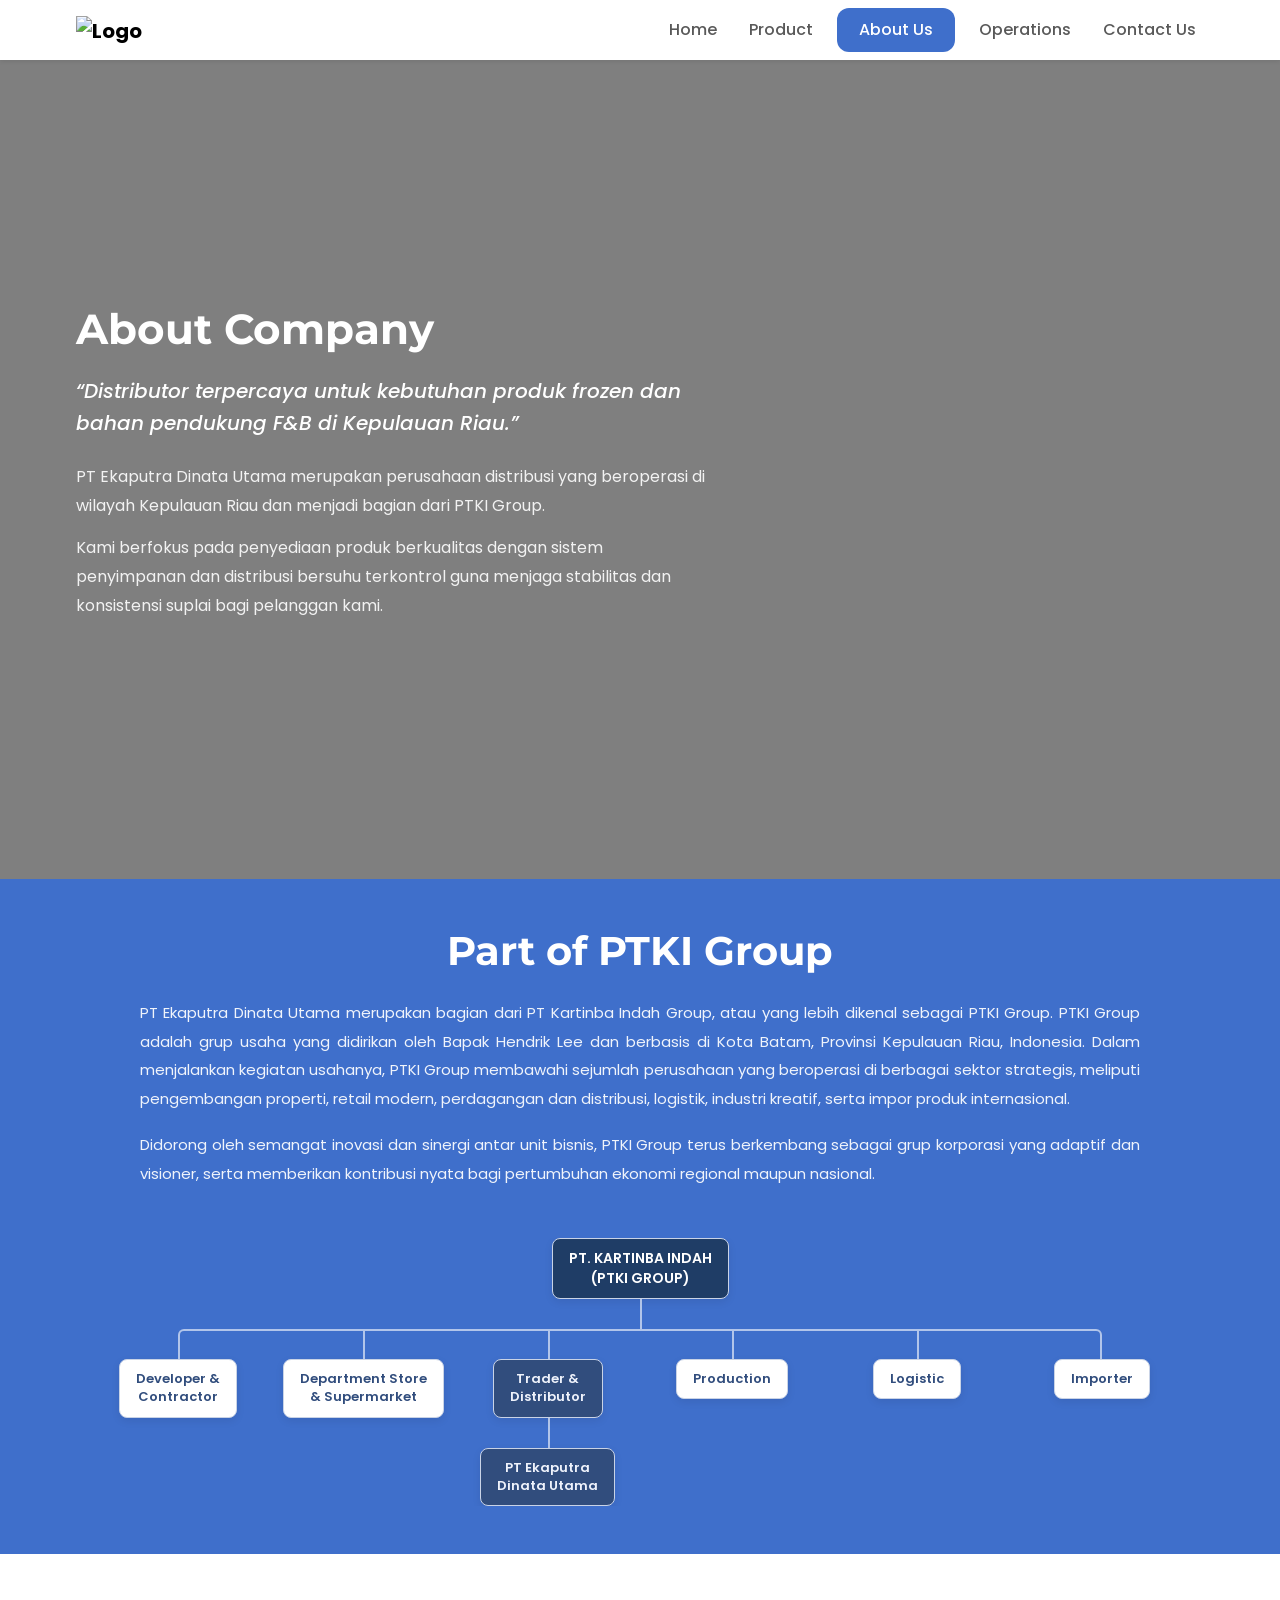
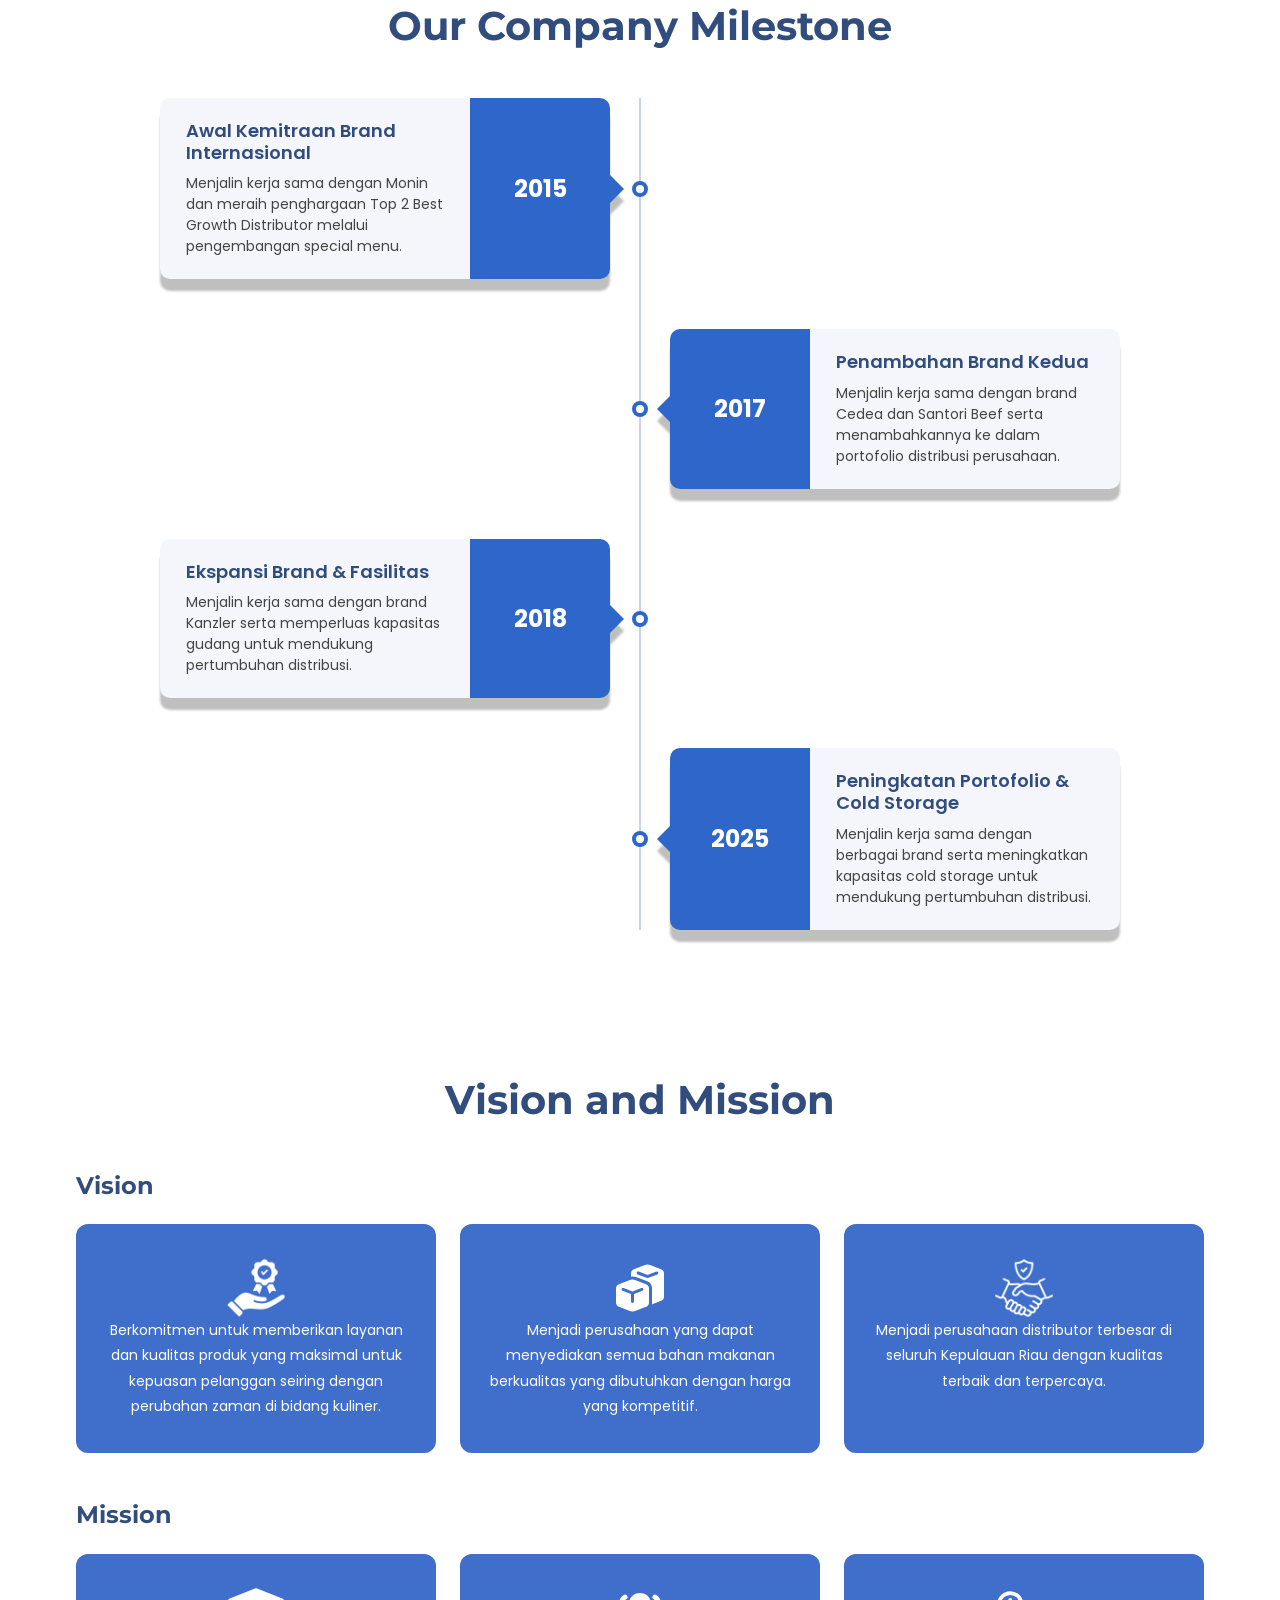
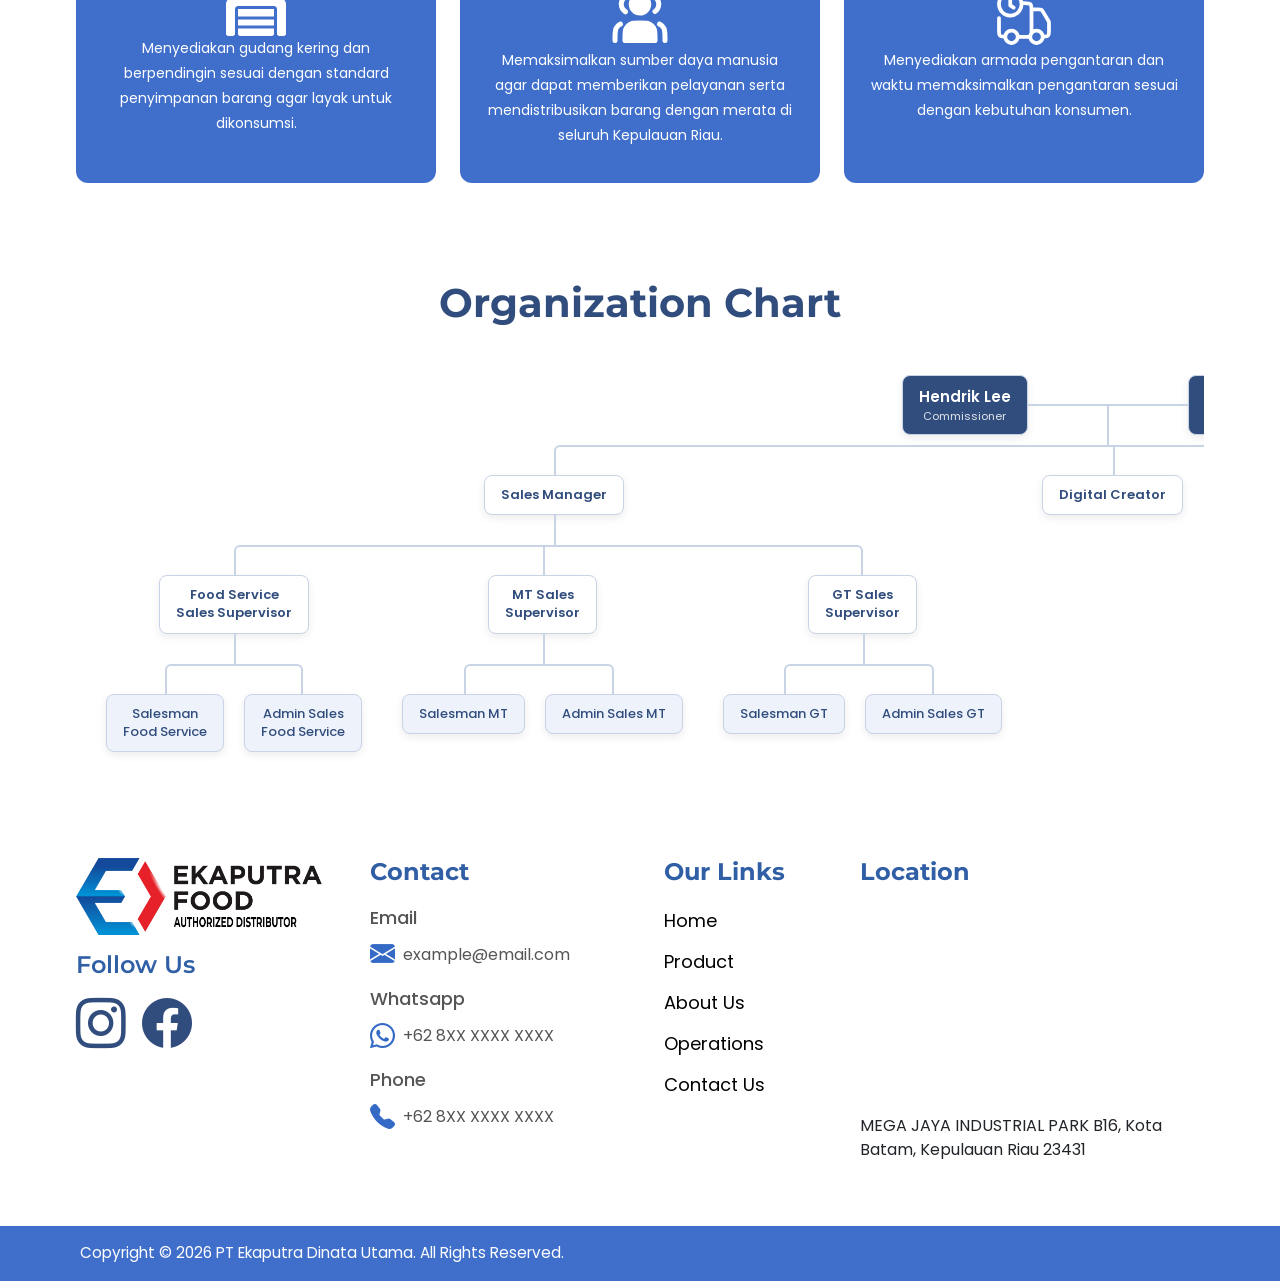
==== about.html @ 5d38f11d "update image to webp" ====
<!DOCTYPE html>
<html lang="en">

<head>
  <meta charset="UTF-8" />
  <meta name="viewport" content="width=device-width, initial-scale=1.0" />
  <title>Ekaputra Food | About Us</title>

  <!-- Bootstrap -->
  <link href="https://cdn.jsdelivr.net/npm/bootstrap@5.3.3/dist/css/bootstrap.min.css" rel="stylesheet" />

  <!-- Bootstrap Icons -->
  <link rel="stylesheet" href="https://cdn.jsdelivr.net/npm/bootstrap-icons@1.11.3/font/bootstrap-icons.min.css" />

  <!-- Google Fonts -->
  <link rel="preconnect" href="https://fonts.googleapis.com">
  <link rel="preconnect" href="https://fonts.gstatic.com" crossorigin>
  <link
    href="https://fonts.googleapis.com/css2?family=Montserrat:wght@400;500;600;700&family=Poppins:wght@300;400;500;600;700&display=swap"
    rel="stylesheet">

  <link rel="stylesheet" href="style.css" />
</head>

<body>
  <!-- NAVBAR -->
  <nav class="navbar navbar-expand-lg navbar-light bg-white shadow-sm sticky-top">
    <div class="container">
      <a class="navbar-brand fw-bold" href="#">
        <img src="asset/output-onlinewebptools (1).webp" alt="Logo" class="img-fluid" />
      </a>

      <button class="navbar-toggler" type="button" data-bs-toggle="collapse" data-bs-target="#navbarNav">
        <span class="navbar-toggler-icon"></span>
      </button>

      <div class="collapse navbar-collapse justify-content-end" id="navbarNav">
        <ul class="navbar-nav align-items-lg-center gap-lg-3">
          <li class="nav-item">
            <a class="nav-link " href="index.html">Home</a>
          </li>
          <li class="nav-item">
            <a class="nav-link " href="product.html">Product</a>
          </li>
          <li class="nav-item">
            <a class="nav-link active nav-pill" href="about.html">About Us</a>
          </li>
          <li class="nav-item">
            <a class="nav-link" href="operations.html">Operations</a>
          </li>
          <li class="nav-item">
            <a class="nav-link" href="contact.html">Contact Us</a>
          </li>
        </ul>
      </div>
    </div>
  </nav>



  <!-- HERO -->
  <section class="about-hero">
    <div class="about-hero-overlay">
      <div class="container">
        <h1 class="reveal">About Company</h1>
        <p class="about-hero-quote reveal">
          &ldquo;Distributor terpercaya untuk kebutuhan produk frozen dan
          bahan pendukung F&amp;B di Kepulauan Riau.&rdquo;
        </p>
        <p class="about-hero-text reveal">
          PT Ekaputra Dinata Utama merupakan perusahaan distribusi yang
          beroperasi di wilayah Kepulauan Riau dan menjadi bagian dari
          PTKI Group.
        </p>
        <p class="about-hero-text reveal">
          Kami berfokus pada penyediaan produk berkualitas dengan sistem
          penyimpanan dan distribusi bersuhu terkontrol guna menjaga
          stabilitas dan konsistensi suplai bagi pelanggan kami.
        </p>
      </div>
    </div>
  </section>


  <!-- PART OF PTKI GROUP -->
  <section class="ptki-section py-5">
    <div class="container">
      <h2 class="section-title text-white text-lg-center mb-4 reveal">Part of PTKI Group</h2>

      <p class="ptki-text reveal">
        PT Ekaputra Dinata Utama merupakan bagian dari PT Kartinba Indah
        Group, atau yang lebih dikenal sebagai PTKI Group. PTKI Group
        adalah grup usaha yang didirikan oleh Bapak Hendrik Lee dan
        berbasis di Kota Batam, Provinsi Kepulauan Riau, Indonesia. Dalam
        menjalankan kegiatan usahanya, PTKI Group membawahi sejumlah
        perusahaan yang beroperasi di berbagai sektor strategis, meliputi
        pengembangan properti, retail modern, perdagangan dan distribusi,
        logistik, industri kreatif, serta impor produk internasional.
      </p>

      <p class="ptki-text reveal">
        Didorong oleh semangat inovasi dan sinergi antar unit bisnis,
        PTKI Group terus berkembang sebagai grup korporasi yang adaptif
        dan visioner, serta memberikan kontribusi nyata bagi pertumbuhan
        ekonomi regional maupun nasional.
      </p>

      <div class="ptki-tree-wrapper reveal">
        <ul class="org-tree ptki-tree">
          <li>
            <span class="org-box org-box-root">PT. KARTINBA INDAH<br>(PTKI GROUP)</span>
            <ul>
              <li><span class="org-box">Developer &amp;<br>Contractor</span></li>
              <li><span class="org-box">Department Store<br>&amp; Supermarket</span></li>
              <li>
                <span class="org-box org-box-highlight">Trader &amp;<br>Distributor</span>
                <ul>
                  <li><span class="org-box org-box-leaf-highlight">PT Ekaputra<br>Dinata Utama</span></li>
                </ul>
              </li>
              <li><span class="org-box">Production</span></li>
              <li><span class="org-box">Logistic</span></li>
              <li><span class="org-box">Importer</span></li>
            </ul>
          </li>
        </ul>
      </div>
    </div>
  </section>


  <!-- MILESTONE -->
  <section class="milestone-section py-5">
    <div class="container">
      <h2 class="section-title text-lg-center mb-5 reveal">Our Company Milestone</h2>
 
      <div class="milestone-timeline">
 
        <div class="milestone-item milestone-left reveal">
          <div class="milestone-block">
            <div class="milestone-card">
              <h5>Awal Kemitraan Brand Internasional</h5>
              <p>
                Menjalin kerja sama dengan Monin dan meraih penghargaan
                Top 2 Best Growth Distributor melalui pengembangan
                special menu.
              </p>
            </div>
            <div class="milestone-year">2015</div>
          </div>
          <div class="milestone-dot"></div>
        </div>
 
        <div class="milestone-item milestone-right reveal">
          <div class="milestone-block">
            <div class="milestone-year">2017</div>
            <div class="milestone-card">
              <h5>Penambahan Brand Kedua</h5>
              <p>
                Menjalin kerja sama dengan brand Cedea dan Santori Beef
                serta menambahkannya ke dalam portofolio distribusi
                perusahaan.
              </p>
            </div>
          </div>
          <div class="milestone-dot"></div>
        </div>
 
        <div class="milestone-item milestone-left reveal">
          <div class="milestone-block">
            <div class="milestone-card">
              <h5>Ekspansi Brand &amp; Fasilitas</h5>
              <p>
                Menjalin kerja sama dengan brand Kanzler serta memperluas
                kapasitas gudang untuk mendukung pertumbuhan distribusi.
              </p>
            </div>
            <div class="milestone-year">2018</div>
          </div>
          <div class="milestone-dot"></div>
        </div>
 
        <div class="milestone-item milestone-right reveal">
          <div class="milestone-block">
            <div class="milestone-year">2025</div>
            <div class="milestone-card">
              <h5>Peningkatan Portofolio &amp; Cold Storage</h5>
              <p>
                Menjalin kerja sama dengan berbagai brand serta
                meningkatkan kapasitas cold storage untuk mendukung
                pertumbuhan distribusi.
              </p>
            </div>
          </div>
          <div class="milestone-dot"></div>
        </div>
 
      </div>
    </div>
  </section>
  <!-- VISION & MISSION -->
  <section class="vm-section py-5">
    <div class="container">
      <h2 class="section-title text-lg-center mb-5 reveal">Vision and Mission</h2>

      <h4 class="vm-subtitle reveal">Vision</h4>
      <div class="row g-4 mb-5">
        <div class="col-md-4 reveal">
          <div class="vm-card">
            <i>
              <img src="asset/quality (1).webp"  alt="">
            </i>
            <p>
              Berkomitmen untuk memberikan layanan dan kualitas produk
              yang maksimal untuk kepuasan pelanggan seiring dengan
              perubahan zaman di bidang kuliner.
            </p>
          </div>
        </div>
        <div class="col-md-4 reveal">
          <div class="vm-card">
            <i >
              <img src="asset/fluent_box-multiple-20-filled.svg"  alt="">
            </i>
            <p>
              Menjadi perusahaan yang dapat menyediakan semua bahan
              makanan berkualitas yang dibutuhkan dengan harga yang
              kompetitif.
            </p>
          </div>
        </div>
        <div class="col-md-4 reveal">
          <div class="vm-card">
            <i>
              <img src="asset/trust.webp" alt="">
            </i>
            <p>
              Menjadi perusahaan distributor terbesar di seluruh
              Kepulauan Riau dengan kualitas terbaik dan terpercaya.
            </p>
          </div>
        </div>
      </div>

      <h4 class="vm-subtitle reveal">Mission</h4>
      <div class="row g-4">
        <div class="col-md-4 reveal">
          <div class="vm-card">
            <i>
              <img src="asset/fa6-solid_warehouse.svg"  alt="">
            </i>
            <p>
              Menyediakan gudang kering dan berpendingin sesuai dengan
              standard penyimpanan barang agar layak untuk dikonsumsi.
            </p>
          </div>
        </div>
        <div class="col-md-4 reveal">
          <div class="vm-card">
            <i>
              <img src="asset/icon-park-solid_peoples-two.svg" alt="">
            </i>
            <p>
              Memaksimalkan sumber daya manusia agar dapat memberikan
              pelayanan serta mendistribusikan barang dengan merata di
              seluruh Kepulauan Riau.
            </p>
          </div>
        </div>
        <div class="col-md-4 reveal">
          <div class="vm-card">
            <i>
              <img src="asset/hugeicons_delivery-delay-02.svg" alt="">
            </i>
            <p>
              Menyediakan armada pengantaran dan waktu memaksimalkan
              pengantaran sesuai dengan kebutuhan konsumen.
            </p>
          </div>
        </div>
      </div>
    </div>
  </section>


 <!-- ORGANIZATION CHART -->
  <section class="orgchart-section py-5">
    <div class="container">
      <h2 class="section-title text-lg-center mb-5 reveal">Organization Chart</h2>
 
      <div class="orgchart-scroll reveal">
        <div class="orgchart-inner">
 
        <div class="exec-top">
          <span class="org-box org-box-exec">Hendrik Lee<br><small>Commissioner</small></span>
          <span class="exec-connector"></span>
          <span class="org-box org-box-exec">Johan Andradinata<br><small>Director</small></span>
        </div>
 
        <ul class="org-tree exec-tree">
          <li>
            <span class="org-box">Sales Manager</span>
            <ul>
              <li>
                <span class="org-box">Food Service<br>Sales Supervisor</span>
                <ul>
                  <li><span class="org-box org-box-leaf">Salesman<br>Food Service</span></li>
                  <li><span class="org-box org-box-leaf">Admin Sales<br>Food Service</span></li>
                </ul>
              </li>
              <li>
                <span class="org-box">MT Sales<br>Supervisor</span>
                <ul>
                  <li><span class="org-box org-box-leaf">Salesman MT</span></li>
                  <li><span class="org-box org-box-leaf">Admin Sales MT</span></li>
                </ul>
              </li>
              <li>
                <span class="org-box">GT Sales<br>Supervisor</span>
                <ul>
                  <li><span class="org-box org-box-leaf">Salesman GT</span></li>
                  <li><span class="org-box org-box-leaf">Admin Sales GT</span></li>
                </ul>
              </li>
            </ul>
          </li>
 
          <li>
            <span class="org-box">Digital Creator</span>
          </li>
 
          <li>
            <span class="org-box">Accountant</span>
            <ul>
              <li>
                <span class="org-box">Account Payable</span>
                <ul>
                  <li><span class="org-box org-box-leaf">Procurement</span></li>
                </ul>
              </li>
              <li>
                <span class="org-box">Account Receivable<br>Food Service</span>
              </li>
              <li>
                <span class="org-box">Account Receivable<br>GT &amp; MT</span>
              </li>
            </ul>
          </li>
 
          <li>
            <span class="org-box">Head Logistic</span>
            <ul>
              <li><span class="org-box org-box-leaf">Checker</span></li>
              <li><span class="org-box org-box-leaf">Driver</span></li>
              <li><span class="org-box org-box-leaf">Storeman</span></li>
              <li><span class="org-box org-box-leaf">Helper</span></li>
            </ul>
          </li>
        </ul>
        </div>
      </div>
    </div>
  </section>

  <!-- FOOTER -->
  <footer class="footer-section pt-5">
    <div class="container">

      <div class="row g-5">

        <div class="col-lg-3">
          <img src="asset/Logo Ekaputra Food.webp" alt="logo" class="img-fluid mb-3" />

          <h4 class="fw-semibold">Follow Us</h4>

          <div class="social-icons d-flex gap-3 ">
            <a href="#"><i class="bi bi-instagram"></i></a>
            <a href="#"><i class="bi bi-facebook"></i></a>
          </div>
        </div>

        <div class="col-lg-3">
          <h4 class="footer-title">Contact</h4>

          <ul class="footer-list">
            <div>
              <li>
                <h5>Email</h5>
                <div class="d-flex align-items-center">
                  <i class="bi bi-envelope-fill"></i>
                  <p class="mb-0 ms-2">example@email.com</p>
                </div>
              </li>
            </div>
            <div>
              <li>
                <h5>Whatsapp</h5>
                <div class="d-flex align-items-center">
                  <i class="bi bi-whatsapp"></i>
                  <p class="mb-0 ms-2">+62 8XX XXXX XXXX</p>
                </div>
              </li>
            </div>
            <div>
              <li>
                <h5>Phone</h5>
                <div class="d-flex align-items-center">
                  <i class="bi bi-telephone-fill"></i>
                  <p class="mb-0 ms-2">+62 8XX XXXX XXXX</p>
                </div>
              </li>
            </div>
          </ul>
        </div>

        <div class="col-lg-2">
          <h4 class="footer-title">Our Links</h4>

          <ul class="footer-list">
            <li><a href="index.html">Home</a></li>
            <li><a href="product.html">Product</a></li>
            <li><a href="about.html">About Us</a></li>
            <li><a href="operations.html">Operations</a></li>
            <li><a href="contact.html">Contact Us</a></li>
          </ul>
        </div>

        <div class="col-lg-4">
          <h4 class="footer-title">Location</h4>

          <iframe
            src="https://www.google.com/maps/embed?pb=!1m18!1m12!1m3!1d3989.068810246623!2d104.04586607472413!3d1.1105972988787605!2m3!1f0!2f0!3f0!3m2!1i1024!2i768!4f13.1!3m3!1m2!1s0x31d989d93dd2f73d%3A0x3ebdc79833f534a8!2sPT.%20Ekaputra%20Dinata%20Utama!5e0!3m2!1sid!2sid!4v1783997516476!5m2!1sid!2sid"
            width="100%" height="200" style="border:0;" allowfullscreen="" loading="lazy"
            referrerpolicy="strict-origin-when-cross-origin"></iframe>
          <p>
            MEGA JAYA INDUSTRIAL PARK B16,
            Kota Batam, Kepulauan Riau 23431
          </p>
        </div>

      </div>
    </div>

    <div class="copyright text-start mt-5  py-3">
      Copyright © 2026 PT Ekaputra Dinata Utama. All Rights Reserved.
    </div>
  </footer>


  <script src="https://cdn.jsdelivr.net/npm/bootstrap@5.3.3/dist/js/bootstrap.bundle.min.js"></script>
  <script src="script.js" defer></script>
</body>

</html>
---- style.css ----
*{
  margin: 0;
  padding: 0;
  box-sizing: border-box;
}
.container{
  margin-left: 4vw;
  margin-right: 4vw;
}
/* Heading Fonts */
h1,
h2,
h3,
h4 {
  font-family: 'Montserrat', sans-serif;
}

/* Body Fonts */
body,
p,
span,
a,
button,
li {
  font-family: 'Poppins', sans-serif;
}

h1 {
  font-size: 40px;
  font-weight: 700;
}

h2 {
  font-size: 40px;
  font-weight: 700;
}

h3 {
  font-size: 32px;
  font-weight: 600;
}

h4 {
  font-size:24px;
}
h5 {
  font-size: 18px;
}

body,
p {
  font-size: 16px;
  font-weight: 400;
}

.caption {
  font-size: 14px;
  font-weight: 400;
}

.section-title {
  font-size: 40px;
  font-weight: 700;
  color: #314D7D;
}

.navbar-brand img {
  max-height: 40px;
}


.nav-item {
  color: #3f6fcb;
  font-weight: 500;
}
.nav-link:hover {
  color: #3f6fcb !important;
  padding: 10px 22px !important;
  border-radius: 12px;
  border: #3f6fcb  1px solid;
  border-radius: 12px;
}

.nav-pill {
  background: #3f6fcb;
  color: white !important;
  padding: 10px 22px !important;
  border-radius: 12px;
}

.nav-pill:hover {
  background: #3f6fcb;
  color: white !important;
  padding: 10px 22px !important;
  border: white 0px solid;
  border-radius: 12px;
}

.hero-wrapper {
  position: relative;
  width: 100%;
  overflow: hidden;
  background:
    url('asset/WhatsApp\ Image\ 2026-04-08\ at\ 16.15.18.jpeg');
  background-size: cover;
  background-position: center;
  border-radius: 0px;
}

.hero-overlay {
  width: 50%;
  height: 100%;
  padding: 60px 50px; 
  align-content: center;
  display: flex;
  flex-direction: column;
  gap: 20px;
  background-color: rgba(255,255,255,0.8);
}

.hero-overlay h2 {
  font-weight: 700;
  color: #314D7D;
  margin-bottom: 20px;
}

.hero-overlay h4 {
  font-family: 'Hind',sans-serif;
  font-weight: 500;
  text-align: justify;
  line-height: 1.5;
}

.hero-overlay p {
  line-height: 1.9;
  color: #444;
}

.btn-custom {
  padding: 14px 30px;
  border-radius: 14px;
  font-size: 24px;
  font-weight: 600;
  background-color: rgba(255,255,255,1);
  color: #314D7D;
  border: 2px solid #314D7D;
}

.btn-custom:hover {
  background-color: #314D7D;
  color: white;
  border-color: #314D7D;
}

.about-section {
  background: linear-gradient(
    90deg,
    #314d7d 0%,
    #598ce3 32%,
    #e0e9f9 58%,
    #ffffff 100%
  );
}

.about-text {
  line-height: 2;
  font-size: 24px;
}

.about-logo {
  max-width: 538px;
  filter: drop-shadow(8px 8px 1px rgba(0, 0, 0, 0.25));
}

.placeholder-box {
  width: 100%;
  height: 380px;
  border: 2px solid #bbb;
}

.feature-card {
  background: #2f66c9;
  color: white;
  border-radius: 12px;
  padding: 28px;
  display: flex;
  flex-direction: column;
  gap: 20px;
}

.feature-icon {
  font-size: 2rem;
}

.feature-card h4 {
  font-weight: 600;
}

.feature-card p {
  margin-bottom: 0;
  font-size: 15px;
  line-height: 1.7;
}

.product-card {
  position: relative;
  overflow: hidden;
  border-radius: 10px;
  border: 10px solid #2f66c9;
  height: 400px;
  width: 400px;
}

.product-card:hover{
  transform: scale(1.05);
  transition: transform 0.3s ease;
}

.product-card img {
  width: 100%;
  height: 400px;
  object-fit: cover;
}

.product-overlay {
  position: absolute;
  inset: 0;
  background: rgba(0,0,0,0.25);
  display: flex;
  align-items: center;
  justify-content: center;
  text-align: center;
  padding: 20px;
}

.product-overlay h4 {
  color: white;
  font-weight: 600;
}

.customer-section {
  background: #3f6fcb;
  padding: 60px 0;
  color: white;
}

.container {
  width: 90%;
  max-width: 1400px;
  margin: auto;
}

.customer-title {
  font-size: 40px;
  font-weight: 700;
  margin-bottom: 50px;
  font-family: 'Montserrat', sans-serif;
}

.customer-grid {
  display: grid;
  grid-template-columns: repeat(5, minmax(0, 1fr));
  gap: 30px;
}
.customer-item {
  min-width: 0; /* izinkan kolom menyusut sesuai lebar yang tersedia */
}
.customer-item h3 {
  font-size: 24px;
  line-height: 1.2;
  font-weight: 600;
  margin-bottom: 20px;
  font-family: 'Montserrat', sans-serif;
  overflow-wrap: break-word;
}

.customer-content {
  display: flex;
  align-items: flex-start;
  gap: 10px;
}

.customer-content img {
  width: 120px;
  height: 120px;
  object-fit: contain;
}

.customer-content h4 {
  font-size: 24px;
  font-weight: 700;
  margin-bottom: 12px;
  line-height: 1;
  font-family: 'Montserrat', sans-serif;
}

.customer-content p {
  font-size: 15px;
  line-height: 1.8;
  font-family: 'Hind', sans-serif;
}

@media (max-width: 768px) {
  .navbar-brand img {
    max-height: 25px;
  } 
  .nav-link:hover{
    border: #ffff  0px solid;
  }
  .navbar-link
  .customer-section {
    padding: 40px 0;
  }
  .customer-section .container {
   width: 80%;
  }

  .customer-title {
    font-size: 32px;
    margin-bottom: 30px;
  }

  .customer-grid {
    grid-template-columns: 1fr !important;
    gap: 40px;
  }

  .customer-item h3 {
    font-size: 22px;
    margin-bottom: 16px;
  }

  .customer-content {
    align-items: center;
    gap: 20px;
  }

  .customer-content img,
  .customer-content svg {
    width: 128px !important;
    height: 128px !important;
    flex-shrink: 0;
  }

  .customer-content h4 {
    font-size: 22px;
    margin-bottom: 6px;
  }

  .customer-content p {
    font-size: 14px;
    line-height: 1.6;
  }
}
/* MOBILE HERO FIX (phones only) */
@media (max-width: 768px) {

  .navbar .container {
    width: 100%;
    max-width: 100%;
    margin: 0;
    padding-left: 16px;
    padding-right: 16px;
  }

  .hero-section {
    padding-top: 0 !important;
    padding-bottom: 0 !important;
  }

  .hero-wrapper {
    height: auto;
    min-height: 0;
    border-radius: 0;
  }

  .hero-overlay {
    width: 100%;
    height: auto;
    min-height: 500px;
    justify-content: center;
    align-items: flex-start;
    text-align: left;
    padding: 40px 24px;
    background: linear-gradient(
      rgba(255,255,255,0.55),
      rgba(255,255,255,0.65)
    );
  }

  .hero-overlay h2 {
    font-size: 1.9rem;
    line-height: 1.25;
    margin-bottom: 16px;
  }

  .hero-overlay h4 {
    font-size: 15px;
    text-align: left;
    line-height: 1.6;
  }

  .hero-overlay .d-flex {
    flex-direction: column;
    width: 100%;
    gap: 16px !important;
  }

  .btn-custom {
    width: 100%;
    text-align: center;
    font-size: 18px;
    padding: 14px 0;
    border-radius: 16px;
  }

} 
.partner-box {
  width: 100%;
  aspect-ratio: 1/1;
  border: 2px solid #c2c2c2;
}

.cta-section {
  background:
    linear-gradient(rgba(0,0,0,0.45), rgba(0,0,0,0.45)),
    url('asset/EDU - Company 11.jpg');
  background-size: cover;
  background-position: center;
}

.cta-overlay {
  padding: 300px 0;
}

.cta-section h2 {
  max-width: 700px;
  margin: auto;
  font-size: 3rem;
  font-weight: 700;
}
.cta-section .btn{
  background-color: #346AC5;
  font-weight: 600;
  color:white;
  box-shadow: inset 0 -3px 0 rgba(0,0,0,0.4);
}

.cta-section .btn:hover {
  background-color: white;
  color:#346AC5;
  box-shadow: inset 0 -3px 0 rgba(0,0,0,0.4);
} 

.footer-section {
  background: white;
}

.footer-title {
  color: #314D7D;
  font-weight: 700;
  margin-bottom: 20px;
}

.footer-list {
  list-style: none;
  padding: 0;
}

.footer-list li {
  margin-bottom: 14px;
  color: #555;
}

.footer-list a {
  font-size: 18px;
  text-decoration: none;
  color:black;
}
.footer-list a:hover {
  color: #028BD1;
}

.footer-section h4 {
  color: #315FA6;

  margin-bottom: 0.2 rem;
}

.footer-section i {
  color: #346AC5;
  font-size: 25px;
}
.social-icons  i {
  font-size: 50px;
  color: #314D7D;
}

.social-icons a {
  color: #314D7D;
  font-size: 1.5rem;
}

.copyright {
  background: #3f6fcb;
  color: white;
  font-size: 0.95rem;
  padding-left: 5rem;
}
@media (max-width:1300px){
  .hero-wrapper h2{
    font-size: 32px;
  }
  .hero-wrapper h4{
    font-size: 20px;
  }
}

@media (max-width: 768px) {
  .cta-section{
    background-position: 20% 50%;
    height: 615px;
  }
  .cta-section h2{
    font-size: 32px;
    text-align: center;
  }
  .cta-overlay{
    padding: 174px 0;
  }
  .about-section {
    background: linear-gradient(
      #314D7D 0%,
      #598CE3 50%,
      #e0e9f9 60%,
      #ffffff 100%
    );
    padding-top: 50px;
    padding-bottom: 50px;
  }

  .about-section .section-title {
    font-size: 2rem;
    margin-bottom: 24px !important;
  }

  .about-text {
    font-size: 16px;
    line-height: 1.8;
  }

  .about-section .col-lg-6.text-end {
    text-align: center !important;
  }

  .about-logo {
    max-width: 260px;
    margin-top: 20px;
  }
}

/* =========================================
   PRODUCT PAGE — page specific styles
   (loaded after style.css, shares its tokens:
   #314D7D navy, #2f66c9 / #3f6fcb blue,
   Montserrat headings, Poppins body)
========================================= */

/* =========================================
   PRODUCT PAGE — page specific styles
   (loaded after style.css, shares its tokens:
   #314D7D navy, #2f66c9 / #3f6fcb blue,
   Montserrat headings, Poppins body)
========================================= */

.product-header {
  background: #ffffff;
}

.product-header-text {
  font-size: 22px;
  line-height: 1.5;
}

/* ---------- CATEGORY BLOCKS ---------- */

.category-block {
  padding: 80px 0;
}

.category-block.bg-white {
  background: #ffffff;
}

.category-block.bg-blue {
  background: #3f6fcb;
}

.category-image {
  border-radius: 12px;
  overflow: hidden;
  aspect-ratio: 4 / 3;
  box-shadow: 10px 14px 0 rgba(0, 0, 0, 0.25);
}

.category-image img {
  width: 100%;
  height: 100%;
  object-fit: cover;
  display: block;
}

.category-title {
  color: #314D7D;
  font-weight: 700;
  margin-bottom: 20px;
}

.category-text {
  font-size: 16px;
  line-height: 1.9;
  color: #444;
  margin-bottom: 0;
}

.category-block.bg-blue .category-text {
  color: rgba(255, 255, 255, 0.9);
}

/* ---------- BRAND ROW (per category) ---------- */

.brand-row {
  --logo-scale: 1;
  display: flex;
  flex-wrap: wrap;
  gap: 20px;
  margin-top: 40px;
  align-items: center;
}

.brand-box {
  display: flex;
  align-items: center;
  justify-content: center;
  overflow: hidden;
}

.brand-box img {
  height: calc(var(--h, 80px) * var(--logo-scale));
  width: auto;
  max-width: 100%;
  object-fit: contain;
  display: block;
}


/* ---------- OUR BRANDS GRID ---------- */

.our-brands-section {
  background: #f4f6fb;
}

.brands-grid-wrapper {
  position: relative;
}

.brands-watermark {
  position: absolute;
  top: 50%;
  left: 50%;
  transform: translate(-50%, -50%);
  width: 90vw;
  opacity: 0.08;
  pointer-events: none;
}

.brands-grid {
  position: relative;
  z-index: 1;
  display: flex;
  flex-wrap: wrap;
  align-items: center;
  justify-content: center;
  gap: 30px 20px;
  width: 100%;
  max-width: 100%;
  --logo-scale:1;
}

.brands-grid > * {
  flex: 0 1 auto;
  min-width: 0; /* allow grid items to shrink below content size */
}
.brands-grid img {
  display: block;
}

.brands-grid .brand-box {
  height: auto;
}

/* ---------- CATALOG CTA ---------- */

.catalog-section {
  background: #ffffff;
}

.catalog-image {
  width: 100%;
}
.catalog-image img {
  width: 100%;
  height: 100%;
  object-fit: cover;
  display: block;
}

.btn-catalog {
  padding: 14px 32px;
  border-radius: 14px;
  font-weight: 600;
  font-size: 16px;
}

.btn-primary.btn-catalog {
  background-color: #314D7D;
  border-color: #314D7D;
}

.btn-primary.btn-catalog:hover {
  background-color: white;
  border-color: #314D7D;
  color:#314D7D;
  transform: translateY(-5px);
}

.btn-outline-primary.btn-catalog {
  color: #314D7D;
  border-color: #314D7D;
}

.btn-outline-primary.btn-catalog:hover {
  background-color: #314D7D;
  color: #fff;  
  transform: translateY(-5px);
}

/* ---------- SCROLL REVEAL ---------- */

.reveal {
  opacity: 0;
  transform: translateY(24px);
  transition: opacity 0.6s ease, transform 0.6s ease;
}

.reveal.is-visible {
  opacity: 1;
  transform: translateY(0);
}

@media (prefers-reduced-motion: reduce) {
  .reveal {
    opacity: 1;
    transform: none;
    transition: none;
  }
}

/* ==========================================================
   MOBILE (phones only) — matches mobile reference screenshots:
   every category band goes full-width blue, stacked, with a
   2-row brand icon grid underneath.
========================================================== */
@media (max-width: 768px) {

  .product-header {
    padding-top: 24px;
    padding-bottom: 24px;
  }

  .product-header .section-title {
    font-size: 32px;
  }

  .product-header-text {
    font-size: 15px;
  }

  .category-block {
    padding: 50px 0;
  }

  .category-block.bg-white,
  .category-block.bg-blue {
    background: #3f6fcb;
  }

  .category-block .row,
  .category-block .row.flex-lg-row-reverse {
    flex-direction: column;
  }

  .category-title,
  .category-block .category-text {
    text-align: left;
  }

  .category-title {
    font-size: 26px;
  }

  .category-image {
    margin-bottom: 24px;
    box-shadow: 6px 8px 0 rgba(0, 0, 0, 0.18);
  }

  .brand-row {
    justify-content: center;
    gap: 14px;
    --logo-scale: 0.65;   
  }
  

  .brand-row .brand-box {
    border-color: rgba(255, 255, 255, 0.55);
  }

  .our-brands-section {
    padding: 50px 0;
  }

  .our-brands-section .section-title {
    font-size: 32px;
  }

  .brands-watermark {
    width: 200px;
  }

  .brands-grid {
    grid-template-columns: repeat(3, 1fr);
    gap: 16px;
    --logo-scale:0.5
  }

  .catalog-section .row {
    flex-direction: column;
  }

  .catalog-section .section-title {
    font-size: 28px;
  }

  .catalog-image {
    margin-top: 24px;
  }

  .catalog-section .d-flex {
    flex-direction: column;
    width: 100%;
  }

  .btn-catalog {
    width: 100%;
    text-align: center;
  }

}

/* =========================================
   ABOUT US PAGE — page specific styles
========================================= */

/* ---------- HERO ---------- */

.about-hero {
  width: 100%;
  height:91vh; 
  background: linear-gradient(rgba(0, 0, 0, 0.5), rgba(0, 0, 0, 0.5)),
    url('asset/EDU - Company 12.jpg');
  background-size: cover;
  background-position: 45% 50%;
  display: flex;
  align-items: center;
  min-height:100%
}

.about-hero-overlay {
  width: 100%;
  padding: 80px 0;
  color: #ffffff;
}

.about-hero-overlay h1 {
  font-size: 42px;
  font-weight: 700;
  margin-bottom: 20px;
}

.about-hero-quote {
  font-size: 20px;
  font-style: italic;
  font-weight: 500;
  max-width: 640px;
  line-height: 1.6;
  margin-bottom: 24px;
}

.about-hero-text {
  max-width: 640px;
  line-height: 1.8;
  color: rgba(255, 255, 255, 0.9);
  margin-bottom: 14px;
}

/* ---------- PART OF PTKI GROUP ---------- */
 
.ptki-section {
  background: #3f6fcb;
}
 
.ptki-text {
  color: rgba(255, 255, 255, 0.92);
  line-height: 1.9;
  font-size: 15px;
  max-width: 1000px;
  margin: 0 auto 18px auto;
  text-align: justify;
}
 
.ptki-tree-wrapper {
  margin-top: 50px;
  overflow-x: auto;
}
 
/* ---------- ORG TREE (shared: PTKI structure + Organization Chart) ---------- */
 
.org-tree,
.org-tree ul {
  list-style: none;
  margin: 0;
  padding: 0;
}
 
.org-tree {
  display: flex;
  justify-content: center;
}
 
.org-tree ul {
  display: flex;
  padding-top: 30px;
  position: relative;
}
 
.org-tree li {
  flex: 1;
  text-align: center;
  list-style-type: none;
  position: relative;
  padding: 30px 10px 0 10px;
}
 
.org-tree li::before,
.org-tree li::after {
  content: '';
  position: absolute;
  top: 0;
  right: 50%;
  border-top: 2px solid #c9d3e6;
  width: 50%;
  height: 30px;
}
 
.org-tree li::after {
  right: auto;
  left: 50%;
  border-left: 2px solid #c9d3e6;
}
 
.org-tree li:only-child::after,
.org-tree li:only-child::before {
  display: none;
}
 
.org-tree li:only-child {
  padding-top: 0;
}
 
.org-tree li:first-child::before,
.org-tree li:last-child::after {
  border: 0 none;
}
 
.org-tree li:last-child::before {
  border-right: 2px solid #c9d3e6;
  border-radius: 0 6px 0 0;
}
 
.org-tree li:first-child::after {
  border-radius: 6px 0 0 0;
}
 
.org-tree ul ul::before,
.org-tree > li > ul::before {
  content: '';
  position: absolute;
  top: 0;
  left: 50%;
  border-left: 2px solid #c9d3e6;
  width: 0;
  height: 30px;
}

/* ---------- EXEC TOP ROW (Hendrik Lee / Johan Andradinata) ----------
   These two sit side-by-side as peers ABOVE the tree, connected by a
   line through their vertical center — not part of the recursive
   org-tree li/ul structure, so they don't inherit its "connector
   sits above a child row" logic (which was drawing the line at the
   TOP edge of the boxes instead of through their middle). */

/* Shared reference frame so exec-top (Hendrik/Johan) and exec-tree
   (the tree below) center relative to the SAME width — without this,
   exec-top (narrow) centers within the visible container, while
   exec-tree (wider than the container) just left-aligns and overflows,
   so their centers don't line up. */
.orgchart-inner {
  display: inline-flex;
  flex-direction: column;
  align-items: stretch;
}

.exec-top {
  display: flex;
  align-items: stretch;
  justify-content: center;
  width: 100%;
  margin: 0 auto 10px auto;
}

.exec-connector {
  flex: 0 0 160px;
  position: relative;
}

.exec-connector::before {
  content: '';
  position: absolute;
  top: 50%;
  left: 0;
  right: 0;
  height: 2px;
  background: #c9d3e6;
  transform: translateY(-50%);
}

.exec-connector::after {
  content: '';
  position: absolute;
  top: 50%;
  left: 50%;
  width: 2px;
  height: 40px;
  background: #c9d3e6;
  transform: translateX(-50%);
}
 
.org-box {
  display: inline-block;
  background: #ffffff;
  color: #314D7D;
  border: 1px solid #c9d3e6;
  border-radius: 8px;
  padding: 10px 16px;
  font-size: 13px;
  font-weight: 600;
  line-height: 1.4;
  white-space: nowrap;
  box-shadow: 0 3px 8px rgba(0, 0, 0, 0.08);
}
 
.org-box-root {
  background: #314D7D;
  color: #ffffff;
  font-size: 14px;
}
 
.org-box-highlight {
  background: #314D7D;
  color: #eef2fb;
}
 
.org-box-leaf {
  font-weight: 500;
  background: #eef2fb;
}
.org-box-leaf-highlight {
  background: #314D7D;
  color: #eef2fb;
}
 
/* ---------- EXEC BOX (Hendrik Lee / Johan Andradinata) ----------
   Solid navy box, matching the rest of the tree's root-style boxes. */

.org-box-exec {
  background: #314D7D;
  color: #ffffff;
  font-size: 15px;
}

.org-box-exec small {
  display: block;
  font-weight: 400;
  font-size: 11px;
  opacity: 0.85;
  margin-top: 2px;
}
 
/* Organization Chart section can get wide — allow horizontal scroll
   instead of squeezing/breaking the tree */
.orgchart-scroll {
  overflow-x: auto;
  padding-bottom: 10px;
  text-align: center;
}
 
.exec-tree {
  display: inline-flex;
  min-width: auto;
}

.org-tree {
  justify-content: center;
}
 
/* The two top-level <li> (Hendrik / Johan) must NOT use flex:1 —
   flex-basis:0% forces them to split space evenly, but Johan's <li>
   contains the entire org tree below it while Hendrik's is empty.
   That mismatch was collapsing Hendrik's box (and cascading down,
   collapsing branches like "Food Service Sales Supervisor" too).
   Let each top-level item size to its own natural content instead. */
.exec-tree > li {
  flex: 0 0 auto;
}

 
.ptki-tree {
  width: 100%;
}
 
/* PTKI tree — solid blue boxes with white text, matching the Figma design
   (overrides the white-card style used by the Organization Chart tree below) */
.ptki-tree .org-box-root {
  background: #1f3d66;
  color: #ffffff;
}
.text-lg-center{
  text-align: center !important;
}
 
 
.ptki-tree .org-box-leaf {
  background: #2f66c9;
  color: #ffffff;
  font-weight: 600;
}
 
.ptki-tree.org-tree li::before,
.ptki-tree.org-tree li::after,
.ptki-tree.org-tree ul ul::before,
.ptki-tree.org-tree > li > ul::before {
  border-color: rgba(255, 255, 255, 0.6);
}
/* ---------- MILESTONE TIMELINE ---------- */
 
.milestone-section {
  background: #ffffff;
}
 
.milestone-timeline {
  position: relative;
  max-width: 75vw;
  margin: 0 auto;
  padding-left: 0;
}
 
.milestone-timeline::before {
  content: '';
  position: absolute;
  left: 50%;
  top: 0;
  bottom: 0;
  width: 2px;
  background: #c9d3e6;
  transform: translateX(-50%);
}
 
.milestone-item {
  position: relative;
  display: grid;
  grid-template-columns: 1fr 1fr;
  column-gap: 60px;
  align-items: center;
  margin-bottom: 50px;
}
 
.milestone-left .milestone-block {
  grid-column: 1;
  justify-self: end;
}
 
.milestone-right .milestone-block {
  grid-column: 2;
  justify-self: start;
}
 
.milestone-block {
  display: flex;
  align-items: stretch;
  filter: drop-shadow(0 12px 1px rgba(0, 0, 0, 0.25)); 
  border-radius: 10px;
  max-width: 50vw;
  width: 100%;
}
 
.milestone-year {
  background: #2f66c9;
  color: #ffffff;
  font-weight: 700;
  font-size: 24px;
  display: flex;
  align-items: center;
  justify-content: center;
  padding: 0 30px;
  position: relative;
  min-width: 140px;
  flex-shrink: 0;
}
 
.milestone-card {
  background: #f4f6fb;
  padding: 22px 26px;
  flex: 1;
}
 
.milestone-left .milestone-card {
  border-radius: 10px 0 0 10px;
}
 
.milestone-left .milestone-year {
  border-radius: 0 10px 10px 0;
}
 
.milestone-right .milestone-year {
  border-radius: 10px 0 0 10px;
}
 
.milestone-right .milestone-card {
  border-radius: 0 10px 10px 0;
}
 
.milestone-left .milestone-year::after {
  content: '';
  position: absolute;
  top: 50%;
  right: -14px;
  transform: translateY(-50%);
  border-top: 14px solid transparent;
  border-bottom: 14px solid transparent;
  border-left: 14px solid #2f66c9;
}
 
.milestone-right .milestone-year::before {
  content: '';
  position: absolute;
  top: 50%;
  left: -13px;
  transform: translateY(-50%);
  border-top: 14px solid transparent;
  border-bottom: 14px solid transparent;
  border-right: 14px solid #2f66c9;
}
 
.milestone-dot {
  position: absolute;
  left: 50%;
  top: 50%;
  transform: translate(-50%, -50%);
  width: 16px;
  height: 16px;
  background: #ffffff;
  border: 4px solid #2f66c9;
  border-radius: 50%;
  z-index: 2;
}
 
.milestone-card h5 {
  color: #314D7D;
  font-weight: 600;
  margin-bottom: 10px;
}
 
.milestone-card p {
  margin: 0;
  font-size: 14px;
  color: #444;
}
/* ---------- VISION & MISSION ---------- */

.vm-section {
  background: #ffffff;
}
.vm-section img{
  width: 60px;
}

.vm-subtitle {
  color: #314D7D;
  font-weight: 700;
  margin-bottom: 24px;
}

.vm-card {
  background: #3f6fcb;
  color: #ffffff;
  border-radius: 12px;
  padding: 34px 26px;
  height: 100%;
  text-align: center;
}

.vm-icon {
  font-size: 34px;
  margin-bottom: 16px;
  display: block;
}

.vm-card p {
  font-size: 14px;
  line-height: 1.8;
  margin: 0;
}

/* ---------- ORGANIZATION CHART SECTION ---------- */

.orgchart-section {
  background: #ffffff;
}

/* ---------- SCROLL REVEAL ---------- */

.reveal {
  opacity: 0;
  transform: translateY(24px);
  transition: opacity 0.6s ease, transform 0.6s ease;
}

.reveal.is-visible {
  opacity: 1;
  transform: translateY(0);
}

@media (prefers-reduced-motion: reduce) {
  .reveal {
    opacity: 1;
    transform: none;
    transition: none;
  }
}


/* ==========================================================
   MOBILE (phones only)
========================================================== */
@media (max-width: 768px) {
  .text-lg-center{
    text-align: start !important;
  }
  .about-hero {
    height:92vh;
  }

  .about-hero-overlay {
    padding: 50px 0;
  }

  .about-hero-overlay h1 {
    font-size: 28px;
  }

  .about-hero-quote {
    font-size: 16px;
  }

  .about-hero-text {
    font-size: 14px;
  }

  .ptki-text {
    font-size: 14px;
    text-align: left;
  }
  .milestone-section .container{
    margin:0 20px 0 20px;
    width: 90%;
  }
  .milestone-item{
    display: flex;
  }
  .milestone-right ,.milestone-left{
    margin-left: 5px;
  }
  .milestone-timeline{
    margin:0 0 0 25px;
    max-width: 100%;
  }
  .milestone-timeline::before {
    left: -20px;
  }

  .milestone-item,
  .milestone-item.milestone-right {
    grid-template-columns: 40px 1fr;
    gap: 14px;
  }

  .milestone-item .milestone-spacer {
    display: none;
  }
  .milestone-block{
    max-width: 100%;
  }

  .milestone-year {
      min-width: 80px;
      padding: 8px 2px;
  }

  .milestone-card {
    order: 2;
    padding: 18px 20px;
  }
  .milestone-left .milestone-year::after{
    right:80px;
      
    border-top: 14px solid transparent;
    border-bottom: 14px solid transparent;
    border-right: 14px solid #2f66c9;
    border-left: 0px 
  }
  .milestone-left .milestone-year{
    border-radius: 10px 0 0 10px;
  }
  .milestone-left .milestone-card {
    border-radius: 0 10px 10px 0;
  }

  .milestone-right .milestone-year {
    order: 1;
  }

  .milestone-right .milestone-card {
    order: 2;
  }
  .milestone-dot{
    left:-25px;
  }
  .milestone-card h5{
    font-size: 14px;
  }
  .milestone-card p{
    font-size: 12px;
  }

  .vm-card {
    padding: 26px 20px;
  }

  .org-box {
    font-size: 11px;
    padding: 8px 10px;
  }

  .exec-top {
    width: 100%;
  }

  .exec-connector {
    flex: 0 0 40px;
  }
  .exec-connector::after {
    height: 37px;
  }

  .orgchart-scroll {
    overflow-x: auto;
  }

  .orgchart-inner,
  .exec-tree,
  .org-tree {
    width: max-content;
    min-width: 100%;
  }

  .org-tree li {
    flex: 0 0 auto;
  }

  .org-box {
    white-space: normal;
    word-break: break-word;
    overflow-wrap: anywhere;
    max-width: 200px;
  }

  .org-box-exec {
    max-width: 220px;
    text-align: center;
  }

}


/* =========================================
   OPERATIONS PAGE — page specific styles
========================================= */

/* ---------- FACILITIES ---------- */

.facilities-section {
  background: #ffffff;
}

.facilities-intro {
  max-width: 900px;
  font-size: 15px;
  line-height: 1.8;
  color: #444;
  margin-bottom: 40px;
}

.facility-photo {
  position: relative;
  border-radius: 4px;
  overflow: hidden;
  aspect-ratio: 16 / 9;
}

.facility-photo img {
  width: 100%;
  height: 100%;
  object-fit: cover;
  display: block;
}

.facility-photo-caption-left {
  position: absolute;
  bottom: 20px;
  color: #2f66c9;
  font-weight: 600;
  font-size: 24px;
  line-height: 1.6;
  text-shadow: 0 1px 3px rgba(255, 255, 255, 0.7);
  text-align: left;
  left: 24px;
}

.facility-photo-caption-right{
  position: absolute;
  bottom: 20px;
  color: #2f66c9;
  font-weight: 600;
  font-size: 24px;
  line-height: 1.6;
  text-shadow: 0 1px 3px rgba(255, 255, 255, 0.7);
  text-align: right;
  right: 24px;
}

/* ---------- STORAGE CAPACITY CARDS ---------- */

.storage-card {
  background: #3f6fcb;
  border-radius: 6px;
  padding: 26px;
  height: 100%;
}

.storage-card-header {
  display: flex;
  align-items: center;
  justify-content: space-between;
  color: #ffffff;
  margin-bottom: 20px;
}

.storage-number {
  font-size: 44px;
  font-weight: 700;
  font-family: 'Montserrat', sans-serif;
  line-height: 1;
}

.storage-label {
  font-size: 24px;
  font-weight: 600;
  text-align: right;
  line-height: 1.4;
}

.storage-photo {
  border-radius: 4px;
  overflow: hidden;
  aspect-ratio: 4 / 3;
}

.storage-photo img {
  width: 100%;
  height: 100%;
  object-fit: cover;
  display: block;
}

/* ---------- COVERAGE AREA ---------- */

.coverage-section {
  background: #3f6fcb;
}

.coverage-map {
  border: 1px solid rgba(255, 255, 255, 0.4);
  border-radius: 6px;
  overflow: hidden;
}

.coverage-map img {
  width: 100%;
  display: block;
}

/* ---------- DEPO ---------- */

.depo-section {
  background: #ffffff;
}

.depo-heading {
  display: flex;
  align-items: baseline;
  justify-content: space-between;
  flex-wrap: wrap;
  gap: 8px;
  margin-bottom: 20px;
}

.depo-heading h3 {
  color: #2f66c9;
  font-weight: 700;
  margin: 0;
}

.depo-heading span {
  color: #2f66c9;
  font-weight: 600;
  font-size: 24px;
}

.depo-photo {
  border-radius: 4px;
  overflow: hidden;
  aspect-ratio: 16 / 9;
}

.depo-photo img {
  width: 100%;
  height: 100%;
  object-fit: cover;
  display: block;
}

/* ---------- SCROLL REVEAL ---------- */

.reveal {
  opacity: 0;
  transform: translateY(24px);
  transition: opacity 0.6s ease, transform 0.6s ease;
}

.reveal.is-visible {
  opacity: 1;
  transform: translateY(0);
}

@media (prefers-reduced-motion: reduce) {
  .reveal {
    opacity: 1;
    transform: none;
    transition: none;
  }
}


/* ==========================================================
   MOBILE (phones only)
========================================================== */
@media (max-width: 768px) {

  .facilities-section .section-title {
    font-size: 32px;
  }

  .facilities-intro {
    font-size: 14px;
    margin-bottom: 28px;
  }

  .facility-photo {
    aspect-ratio: 4 / 3;
  }

  .facility-photo-caption-right {
    font-size: 16px;
    right: 16px;
    bottom: 14px;
  }
  .facility-photo-caption-left {
    align-items: right;
    font-size: 16px;
    right: 16px;
    bottom: 14px;
  }

  .storage-card {
    padding: 18px;
  }

  .storage-number {
    font-size: 32px;
  }

  .storage-label {
    font-size: 12px;
  }

  .coverage-section .section-title {
    font-size: 32px;
  }

  .depo-heading {
    flex-direction: column;
    gap: 4px;
  }

  .depo-heading h3 {
    font-size: 22px;
  }
  .depo-heading span {
    font-size: 15px;
  }

} 

/* =========================================
   CONTACT US PAGE — page specific styles
========================================= */

.contact-section {
  background: #ffffff;
}

.contact-subtitle {
  color: #1a1a1a;
  font-weight: 700;
  margin-bottom: 10px;
}

.contact-intro {
  max-width: 800px;
  font-size: 15px;
  line-height: 1.7;
  color: #444;
  margin-bottom: 30px;
}

.contact-photo {
  border-radius: 4px;
  overflow: hidden;
  aspect-ratio: 16 / 9;
  margin-bottom: 10px;
}

.contact-photo img {
  width: 100%;
  height: 100%;
  object-fit: cover;
  display: block;
}

/* ---------- INFO CARDS ---------- */

.info-card {
  background: #3f6fcb;
  border-radius: 8px;
  padding: 26px 30px;
  color: #ffffff;
  height: 100%;
}

.info-card h5 {
  font-weight: 700;
  margin-bottom: 14px;
}

.info-card hr {
  border-color: rgba(255, 255, 255, 0.4);
  opacity: 1;
  margin-bottom: 22px;
}

.info-list {
  display: flex;
  flex-wrap: wrap;
  gap: 30px;
}

.info-item {
  display: flex;
  align-items: flex-start;
  gap: 14px;
  flex: 1 1 200px;
}

.info-item i {
  font-size: 22px;
  margin-top: 2px;
}

.info-item div {
  display: flex;
  flex-direction: column;
}

.info-label {
  font-weight: 700;
  font-size: 15px;
}

.info-value {
  font-size: 13px;
  color: rgba(255, 255, 255, 0.85);
}

.hours-block {
  display: flex;
  flex-direction: column;
  gap: 4px;
}

.hours-day {
  font-weight: 700;
  font-size: 15px;
}

.hours-time {
  font-size: 14px;
  color: rgba(255, 255, 255, 0.9);
}

/* ---------- CTA WHATSAPP ---------- */

.contact-cta {
  background: #3f6fcb;
  border-radius: 8px;
  padding: 50px 40px;
  margin-top: 40px;
  color: #ffffff;
}

.contact-cta h3 {
  font-weight: 700;
  margin-bottom: 12px;
}

.contact-cta p {
  max-width: 480px;
  line-height: 1.6;
  margin-bottom: 26px;
}

.cta-whatsapp-btn {
  display: inline-flex;
  align-items: center;
  gap: 10px;
  background: #eef2fb;
  color: #314D7D;
  font-weight: 600;
  padding: 14px 28px;
  border-radius: 10px;
  font-size: 15px;
  transition: transform 0.2s ease, background-color 0.2s ease;
}

.cta-whatsapp-btn i {
  font-size: 18px;
}

.cta-whatsapp-btn:hover {
  background: #ffffff;
  color: #314D7D;
  transform: translateY(-2px);
}

/* ---------- SCROLL REVEAL ---------- */

.reveal {
  opacity: 0;
  transform: translateY(24px);
  transition: opacity 0.6s ease, transform 0.6s ease;
}

.reveal.is-visible {
  opacity: 1;
  transform: translateY(0);
}

@media (prefers-reduced-motion: reduce) {
  .reveal {
    opacity: 1;
    transform: none;
    transition: none;
  }
}


/* ==========================================================
   MOBILE (phones only)
========================================================== */
@media (max-width: 768px) {
  .info-item{
    flex:0 0 0px
  }

  .contact-section .section-title {
    font-size: 32px;
  }

  .contact-subtitle {
    font-size: 17px;
  }

  .contact-intro {
    font-size: 13px;
  }

  .contact-photo {
    aspect-ratio: 4 / 3;
  }

  .info-card {
    padding: 20px 22px;
  }

  .info-list {
    flex-direction: column;
    gap: 18px;
  }

  .contact-cta {
    padding: 30px 24px;
    text-align: left;
  }

  .contact-cta h3 {
    font-size: 22px;
  }

  .cta-whatsapp-btn {
    width: 100%;
    justify-content: center;
    text-align: center;
  }

}
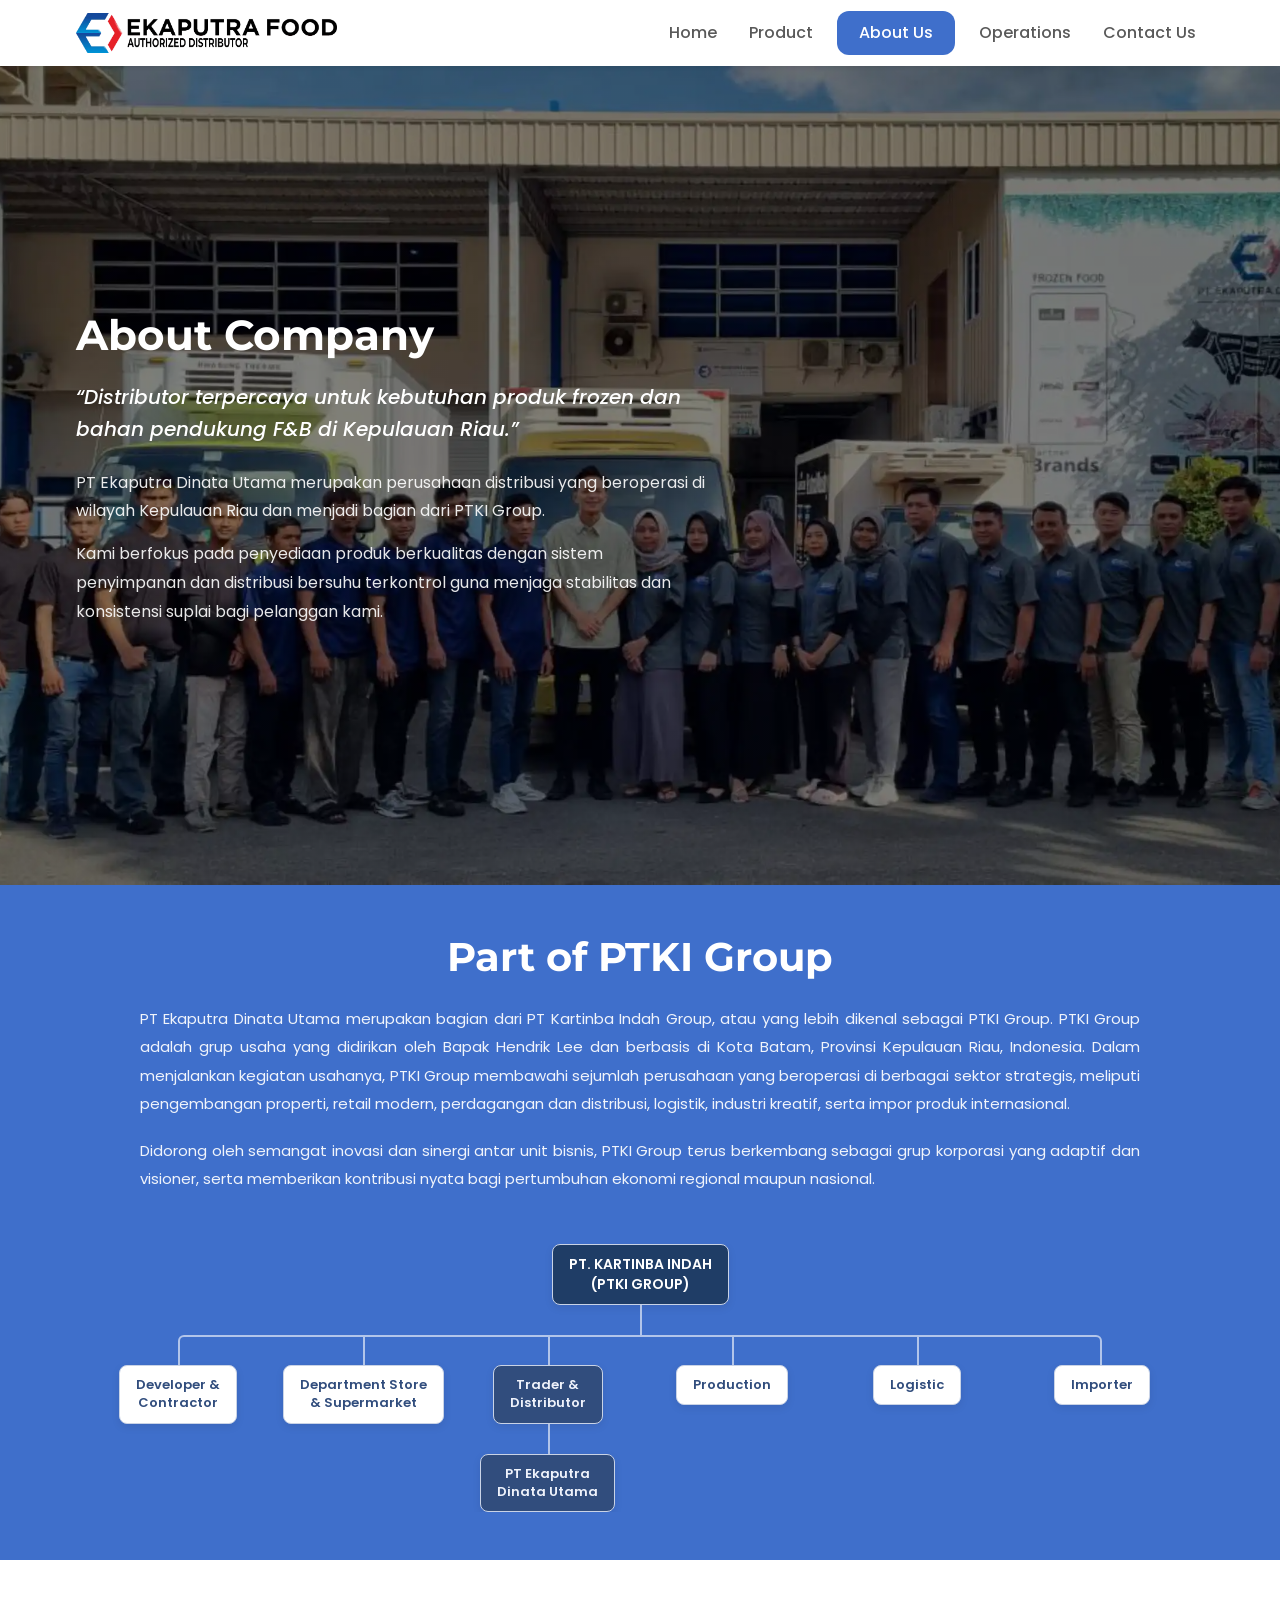
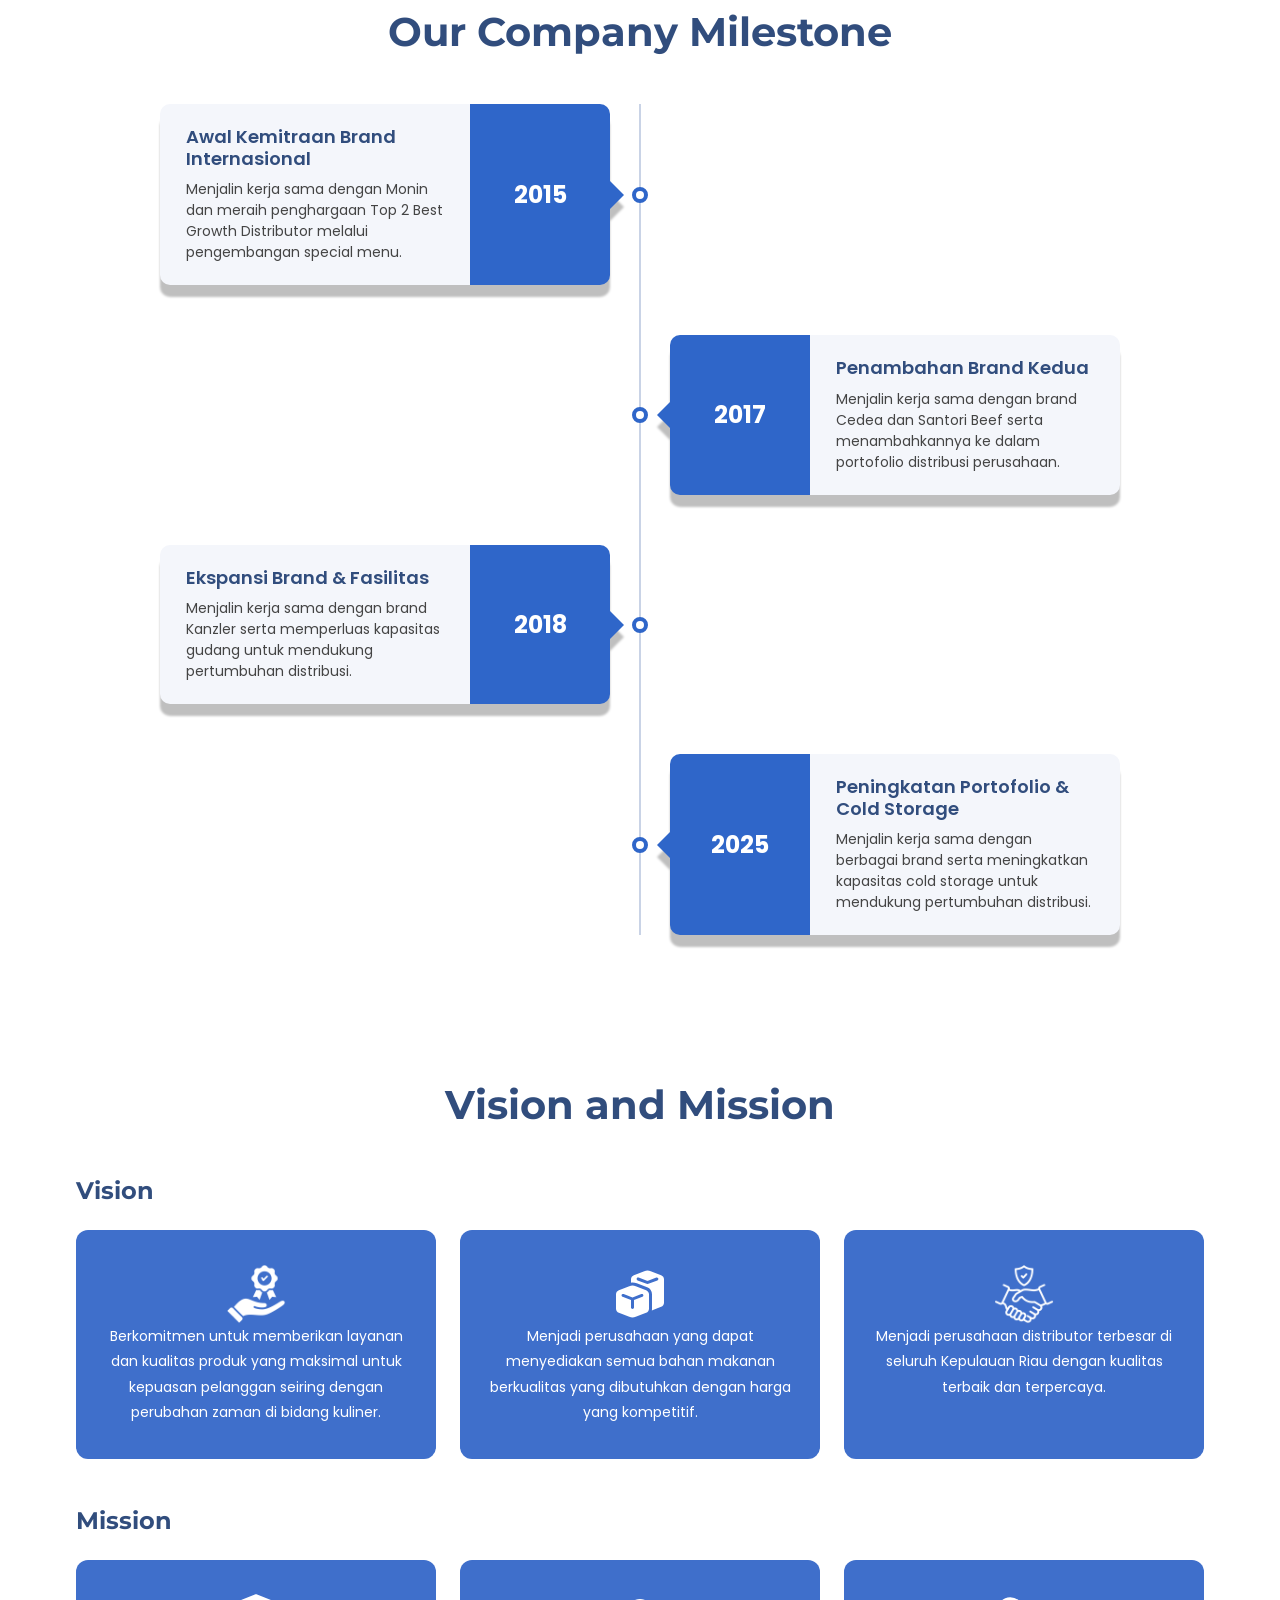
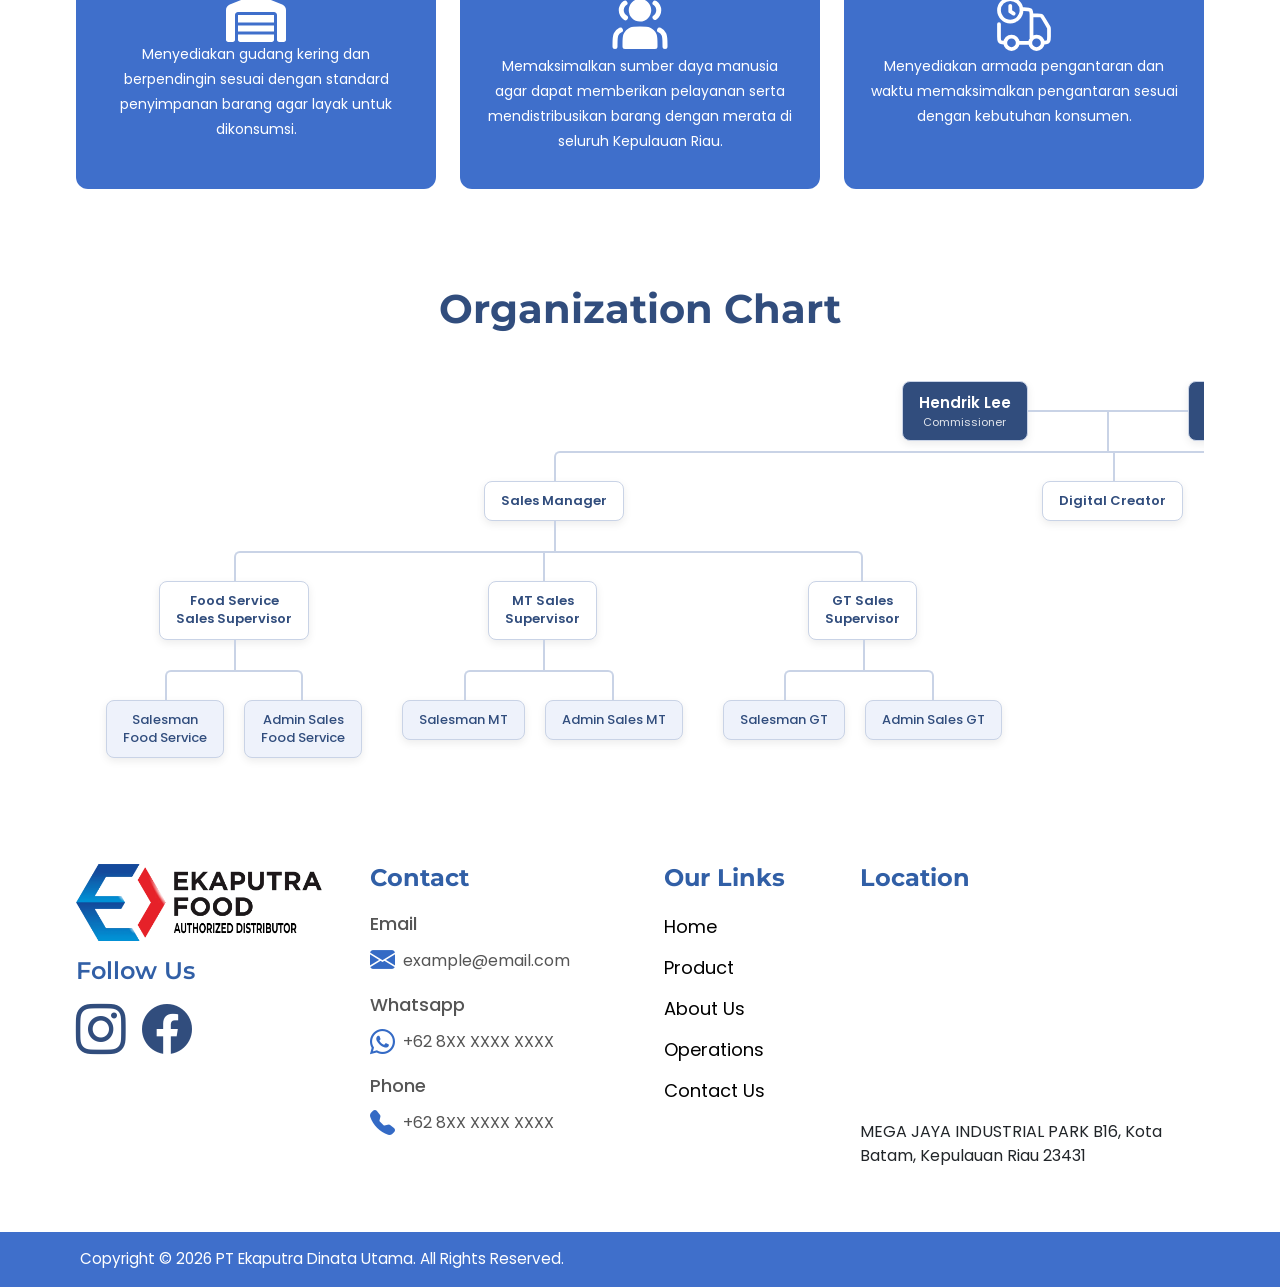
==== commit 2f85d4c2: "update image to webp" ====
--- a/about.html
+++ b/about.html
@@ -27,7 +27,7 @@
   <nav class="navbar navbar-expand-lg navbar-light bg-white shadow-sm sticky-top">
     <div class="container">
       <a class="navbar-brand fw-bold" href="#">
-        <img src="asset/output-onlinewebptools (1).webp" alt="Logo" class="img-fluid" />
+        <img src="asset/output-onlinepngtools (1).webp" alt="Logo" class="img-fluid" />
       </a>
 
       <button class="navbar-toggler" type="button" data-bs-toggle="collapse" data-bs-target="#navbarNav">
--- a/style.css
+++ b/style.css
@@ -424,7 +424,7 @@
 .cta-section {
   background:
     linear-gradient(rgba(0,0,0,0.45), rgba(0,0,0,0.45)),
-    url('asset/EDU - Company 11.jpg');
+    url('asset/EDU - Company 11.webp');
   background-size: cover;
   background-position: center;
 }
@@ -877,7 +877,7 @@
   width: 100%;
   height:91vh; 
   background: linear-gradient(rgba(0, 0, 0, 0.5), rgba(0, 0, 0, 0.5)),
-    url('asset/EDU - Company 12.jpg');
+    url('asset/EDU - Company 12.webp');
   background-size: cover;
   background-position: 45% 50%;
   display: flex;
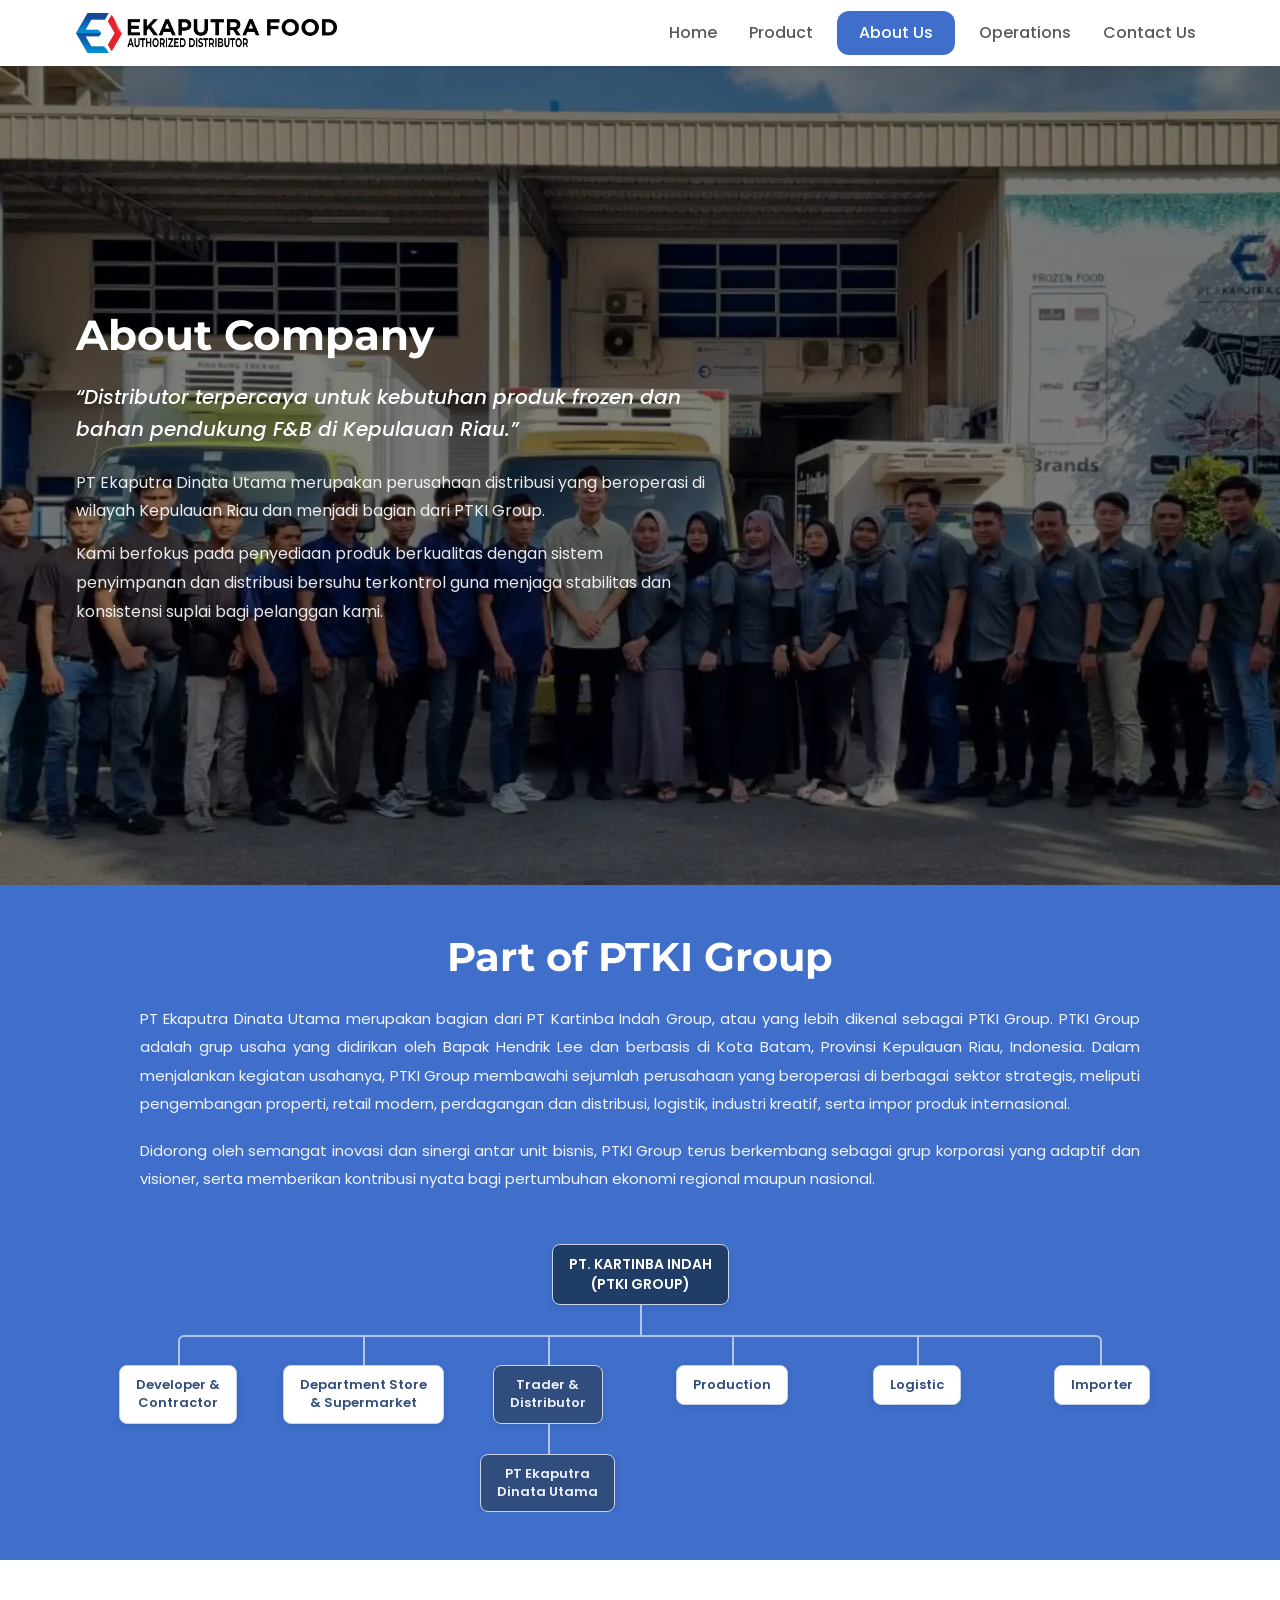
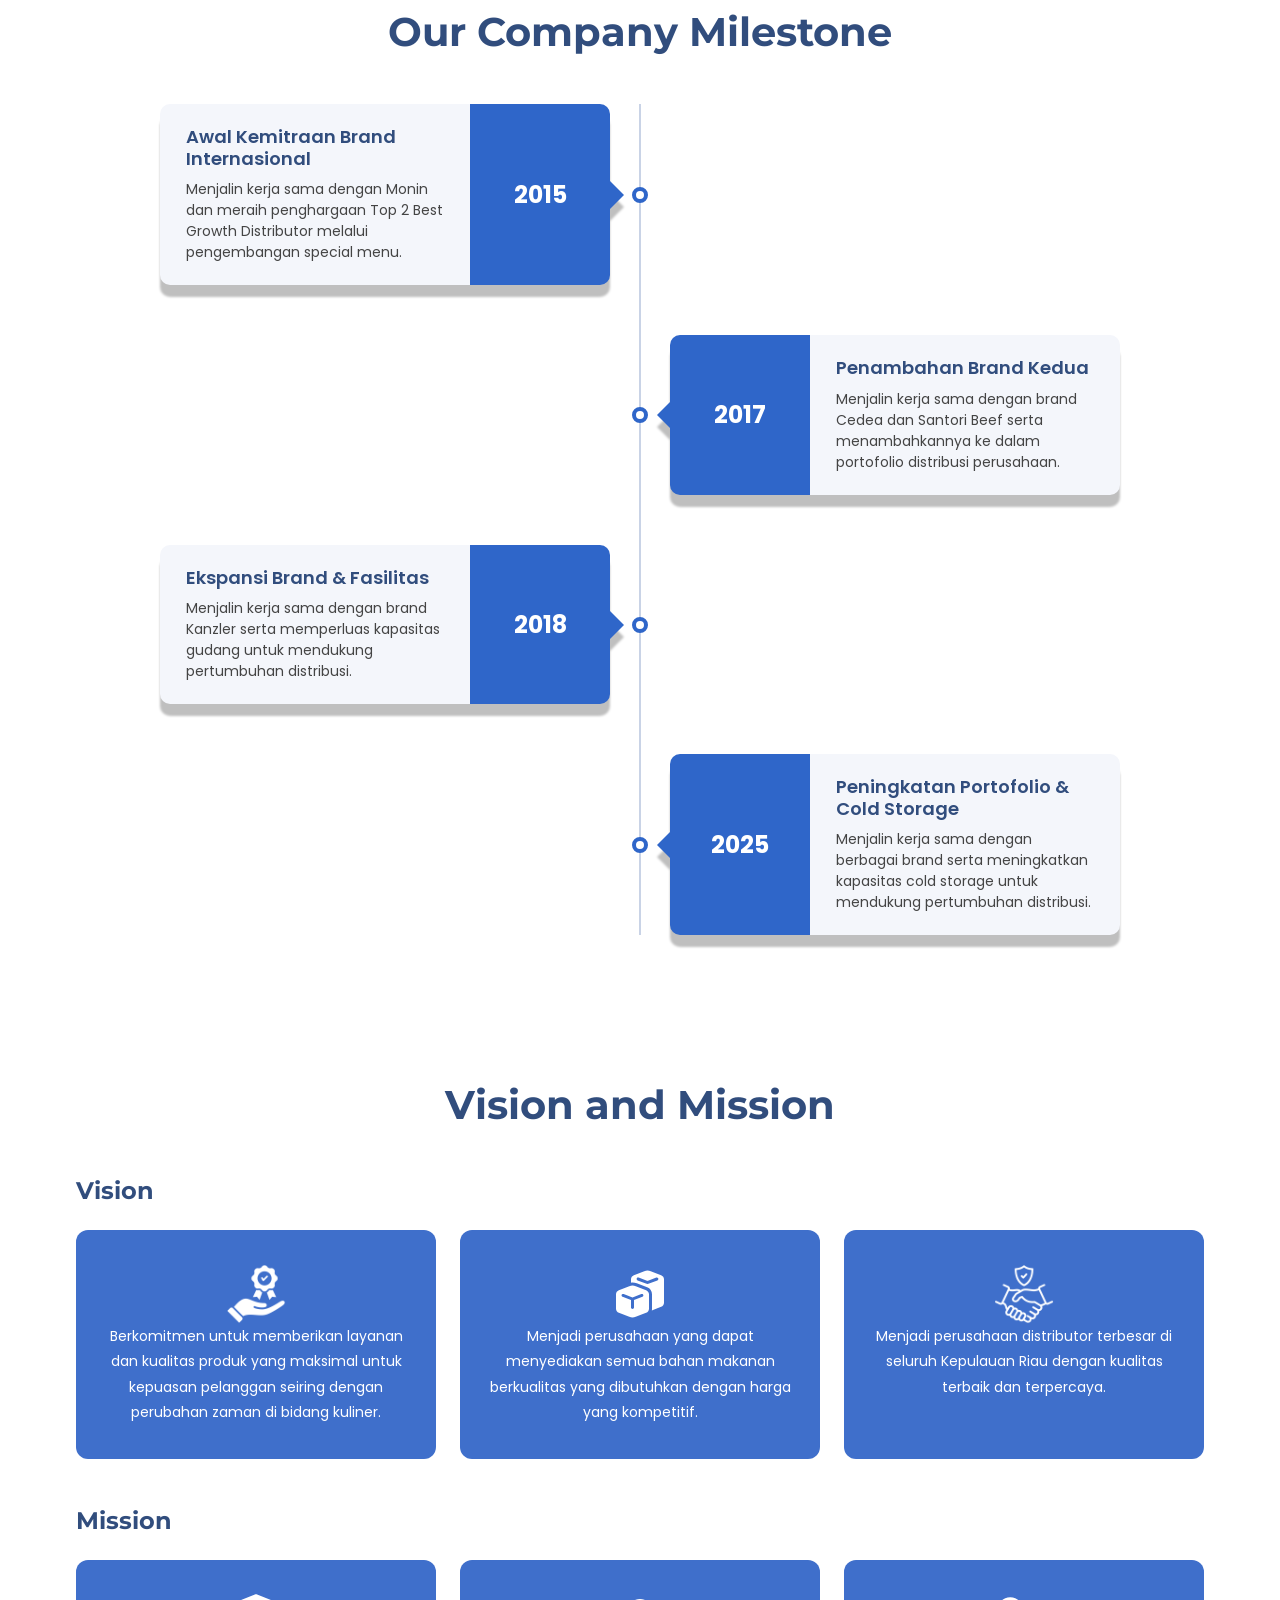
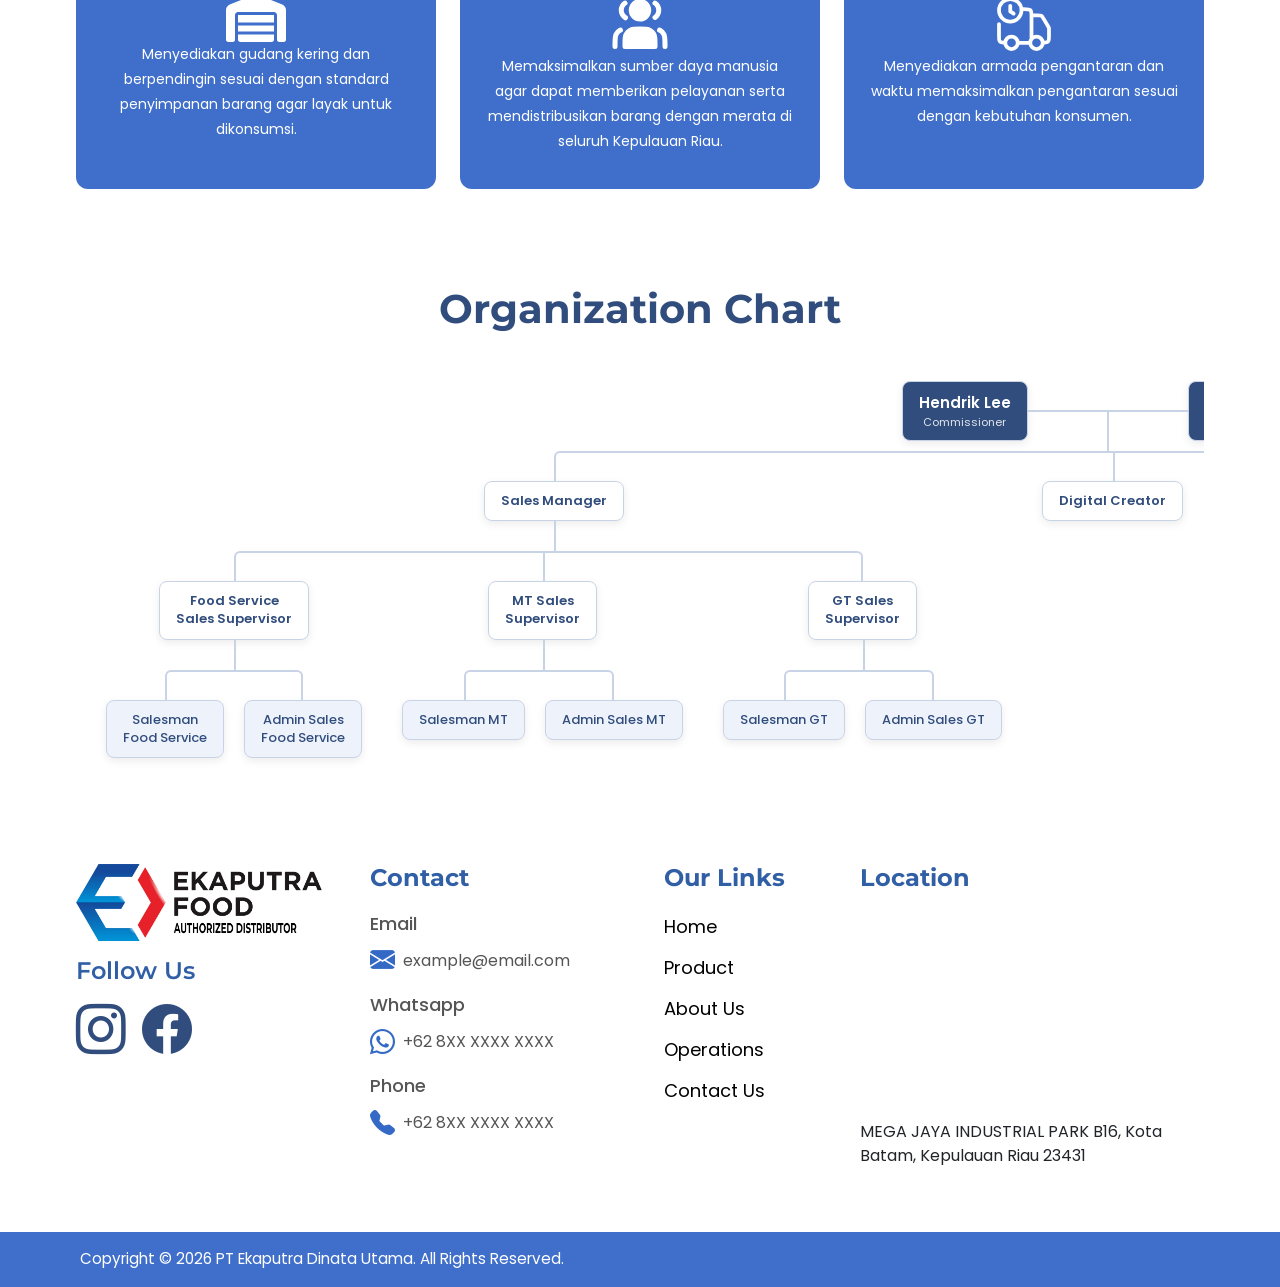
==== commit bb7ea4de: "add animation" ====
--- a/about.html
+++ b/about.html
@@ -20,7 +20,10 @@
     rel="stylesheet">
 
   <link rel="stylesheet" href="style.css" />
+  <link rel="stylesheet" href="animate.css" />
 </head>
+<script src="script.js" defer></script>
+<script src="animate.js" defer></script>
 
 <body>
   <!-- NAVBAR -->
@@ -61,7 +64,7 @@
   <!-- HERO -->
   <section class="about-hero">
     <div class="about-hero-overlay">
-      <div class="container">
+      <div class="container fade-in-left">
         <h1 class="reveal">About Company</h1>
         <p class="about-hero-quote reveal">
           &ldquo;Distributor terpercaya untuk kebutuhan produk frozen dan
@@ -85,27 +88,28 @@
   <!-- PART OF PTKI GROUP -->
   <section class="ptki-section py-5">
     <div class="container">
-      <h2 class="section-title text-white text-lg-center mb-4 reveal">Part of PTKI Group</h2>
-
-      <p class="ptki-text reveal">
-        PT Ekaputra Dinata Utama merupakan bagian dari PT Kartinba Indah
-        Group, atau yang lebih dikenal sebagai PTKI Group. PTKI Group
-        adalah grup usaha yang didirikan oleh Bapak Hendrik Lee dan
-        berbasis di Kota Batam, Provinsi Kepulauan Riau, Indonesia. Dalam
-        menjalankan kegiatan usahanya, PTKI Group membawahi sejumlah
-        perusahaan yang beroperasi di berbagai sektor strategis, meliputi
-        pengembangan properti, retail modern, perdagangan dan distribusi,
-        logistik, industri kreatif, serta impor produk internasional.
-      </p>
-
-      <p class="ptki-text reveal">
-        Didorong oleh semangat inovasi dan sinergi antar unit bisnis,
-        PTKI Group terus berkembang sebagai grup korporasi yang adaptif
-        dan visioner, serta memberikan kontribusi nyata bagi pertumbuhan
-        ekonomi regional maupun nasional.
-      </p>
-
-      <div class="ptki-tree-wrapper reveal">
+      <div class="slide-in-right">
+        <h2 class="section-title text-white text-lg-center mb-4 reveal">Part of PTKI Group</h2>
+
+        <p class="ptki-text reveal">
+          PT Ekaputra Dinata Utama merupakan bagian dari PT Kartinba Indah
+          Group, atau yang lebih dikenal sebagai PTKI Group. PTKI Group
+          adalah grup usaha yang didirikan oleh Bapak Hendrik Lee dan
+          berbasis di Kota Batam, Provinsi Kepulauan Riau, Indonesia. Dalam
+          menjalankan kegiatan usahanya, PTKI Group membawahi sejumlah
+          perusahaan yang beroperasi di berbagai sektor strategis, meliputi
+          pengembangan properti, retail modern, perdagangan dan distribusi,
+          logistik, industri kreatif, serta impor produk internasional.
+        </p>
+
+        <p class="ptki-text reveal">
+          Didorong oleh semangat inovasi dan sinergi antar unit bisnis,
+          PTKI Group terus berkembang sebagai grup korporasi yang adaptif
+          dan visioner, serta memberikan kontribusi nyata bagi pertumbuhan
+          ekonomi regional maupun nasional.
+        </p>
+      </div>
+      <div class="ptki-tree-wrapper reveal fade-in-bottom">
         <ul class="org-tree ptki-tree">
           <li>
             <span class="org-box org-box-root">PT. KARTINBA INDAH<br>(PTKI GROUP)</span>
@@ -132,11 +136,11 @@
   <!-- MILESTONE -->
   <section class="milestone-section py-5">
     <div class="container">
-      <h2 class="section-title text-lg-center mb-5 reveal">Our Company Milestone</h2>
- 
+      <h2 class="section-title text-lg-center mb-5 reveal fade-in-right">Our Company Milestone</h2>
+
       <div class="milestone-timeline">
- 
-        <div class="milestone-item milestone-left reveal">
+
+        <div class="milestone-item milestone-left reveal slide-in-left">
           <div class="milestone-block">
             <div class="milestone-card">
               <h5>Awal Kemitraan Brand Internasional</h5>
@@ -150,8 +154,8 @@
           </div>
           <div class="milestone-dot"></div>
         </div>
- 
-        <div class="milestone-item milestone-right reveal">
+
+        <div class="milestone-item milestone-right reveal slide-in-right">
           <div class="milestone-block">
             <div class="milestone-year">2017</div>
             <div class="milestone-card">
@@ -165,8 +169,8 @@
           </div>
           <div class="milestone-dot"></div>
         </div>
- 
-        <div class="milestone-item milestone-left reveal">
+
+        <div class="milestone-item milestone-left reveal slide-in-left">
           <div class="milestone-block">
             <div class="milestone-card">
               <h5>Ekspansi Brand &amp; Fasilitas</h5>
@@ -179,8 +183,8 @@
           </div>
           <div class="milestone-dot"></div>
         </div>
- 
-        <div class="milestone-item milestone-right reveal">
+
+        <div class="milestone-item milestone-right reveal slide-in-right">
           <div class="milestone-block">
             <div class="milestone-year">2025</div>
             <div class="milestone-card">
@@ -194,21 +198,21 @@
           </div>
           <div class="milestone-dot"></div>
         </div>
- 
+
       </div>
     </div>
   </section>
   <!-- VISION & MISSION -->
   <section class="vm-section py-5">
     <div class="container">
-      <h2 class="section-title text-lg-center mb-5 reveal">Vision and Mission</h2>
-
-      <h4 class="vm-subtitle reveal">Vision</h4>
+      <h2 class="section-title text-lg-center mb-5 reveal fade-in-right">Vision and Mission</h2>
+
+      <h4 class="vm-subtitle reveal fade-in">Vision</h4>
       <div class="row g-4 mb-5">
-        <div class="col-md-4 reveal">
+        <div class="col-md-4 slide-in-right reveal">
           <div class="vm-card">
             <i>
-              <img src="asset/quality (1).webp"  alt="">
+              <img src="asset/quality (1).webp" alt="">
             </i>
             <p>
               Berkomitmen untuk memberikan layanan dan kualitas produk
@@ -217,10 +221,10 @@
             </p>
           </div>
         </div>
-        <div class="col-md-4 reveal">
+        <div class="col-md-4 slide-in-right reveal">
           <div class="vm-card">
-            <i >
-              <img src="asset/fluent_box-multiple-20-filled.svg"  alt="">
+            <i>
+              <img src="asset/fluent_box-multiple-20-filled.svg" alt="">
             </i>
             <p>
               Menjadi perusahaan yang dapat menyediakan semua bahan
@@ -229,8 +233,8 @@
             </p>
           </div>
         </div>
-        <div class="col-md-4 reveal">
-          <div class="vm-card">
+        <div class="col-md-4 slide-in-right reveal">
+          <div class="vm-card ">
             <i>
               <img src="asset/trust.webp" alt="">
             </i>
@@ -242,12 +246,12 @@
         </div>
       </div>
 
-      <h4 class="vm-subtitle reveal">Mission</h4>
+      <h4 class="vm-subtitle reveal fade-in">Mission</h4>
       <div class="row g-4">
-        <div class="col-md-4 reveal">
-          <div class="vm-card">
-            <i>
-              <img src="asset/fa6-solid_warehouse.svg"  alt="">
+        <div class="col-md-4 slide-in-right reveal">
+          <div class="vm-card ">
+            <i>
+              <img src="asset/fa6-solid_warehouse.svg" alt="">
             </i>
             <p>
               Menyediakan gudang kering dan berpendingin sesuai dengan
@@ -255,8 +259,8 @@
             </p>
           </div>
         </div>
-        <div class="col-md-4 reveal">
-          <div class="vm-card">
+        <div class="col-md-4 slide-in-right reveal">
+          <div class="vm-card ">
             <i>
               <img src="asset/icon-park-solid_peoples-two.svg" alt="">
             </i>
@@ -267,8 +271,8 @@
             </p>
           </div>
         </div>
-        <div class="col-md-4 reveal">
-          <div class="vm-card">
+        <div class="col-md-4 slide-in-right reveal">
+          <div class="vm-card ">
             <i>
               <img src="asset/hugeicons_delivery-delay-02.svg" alt="">
             </i>
@@ -283,80 +287,80 @@
   </section>
 
 
- <!-- ORGANIZATION CHART -->
+  <!-- ORGANIZATION CHART -->
   <section class="orgchart-section py-5">
     <div class="container">
-      <h2 class="section-title text-lg-center mb-5 reveal">Organization Chart</h2>
- 
-      <div class="orgchart-scroll reveal">
+      <h2 class="section-title text-lg-center mb-5 reveal fade-in-right">Organization Chart</h2>
+
+      <div class="orgchart-scroll reveal slide-in-bottom">
         <div class="orgchart-inner">
- 
-        <div class="exec-top">
-          <span class="org-box org-box-exec">Hendrik Lee<br><small>Commissioner</small></span>
-          <span class="exec-connector"></span>
-          <span class="org-box org-box-exec">Johan Andradinata<br><small>Director</small></span>
-        </div>
- 
-        <ul class="org-tree exec-tree">
-          <li>
-            <span class="org-box">Sales Manager</span>
-            <ul>
-              <li>
-                <span class="org-box">Food Service<br>Sales Supervisor</span>
-                <ul>
-                  <li><span class="org-box org-box-leaf">Salesman<br>Food Service</span></li>
-                  <li><span class="org-box org-box-leaf">Admin Sales<br>Food Service</span></li>
-                </ul>
-              </li>
-              <li>
-                <span class="org-box">MT Sales<br>Supervisor</span>
-                <ul>
-                  <li><span class="org-box org-box-leaf">Salesman MT</span></li>
-                  <li><span class="org-box org-box-leaf">Admin Sales MT</span></li>
-                </ul>
-              </li>
-              <li>
-                <span class="org-box">GT Sales<br>Supervisor</span>
-                <ul>
-                  <li><span class="org-box org-box-leaf">Salesman GT</span></li>
-                  <li><span class="org-box org-box-leaf">Admin Sales GT</span></li>
-                </ul>
-              </li>
-            </ul>
-          </li>
- 
-          <li>
-            <span class="org-box">Digital Creator</span>
-          </li>
- 
-          <li>
-            <span class="org-box">Accountant</span>
-            <ul>
-              <li>
-                <span class="org-box">Account Payable</span>
-                <ul>
-                  <li><span class="org-box org-box-leaf">Procurement</span></li>
-                </ul>
-              </li>
-              <li>
-                <span class="org-box">Account Receivable<br>Food Service</span>
-              </li>
-              <li>
-                <span class="org-box">Account Receivable<br>GT &amp; MT</span>
-              </li>
-            </ul>
-          </li>
- 
-          <li>
-            <span class="org-box">Head Logistic</span>
-            <ul>
-              <li><span class="org-box org-box-leaf">Checker</span></li>
-              <li><span class="org-box org-box-leaf">Driver</span></li>
-              <li><span class="org-box org-box-leaf">Storeman</span></li>
-              <li><span class="org-box org-box-leaf">Helper</span></li>
-            </ul>
-          </li>
-        </ul>
+
+          <div class="exec-top">
+            <span class="org-box org-box-exec">Hendrik Lee<br><small>Commissioner</small></span>
+            <span class="exec-connector"></span>
+            <span class="org-box org-box-exec">Johan Andradinata<br><small>Director</small></span>
+          </div>
+
+          <ul class="org-tree exec-tree">
+            <li>
+              <span class="org-box">Sales Manager</span>
+              <ul>
+                <li>
+                  <span class="org-box">Food Service<br>Sales Supervisor</span>
+                  <ul>
+                    <li><span class="org-box org-box-leaf">Salesman<br>Food Service</span></li>
+                    <li><span class="org-box org-box-leaf">Admin Sales<br>Food Service</span></li>
+                  </ul>
+                </li>
+                <li>
+                  <span class="org-box">MT Sales<br>Supervisor</span>
+                  <ul>
+                    <li><span class="org-box org-box-leaf">Salesman MT</span></li>
+                    <li><span class="org-box org-box-leaf">Admin Sales MT</span></li>
+                  </ul>
+                </li>
+                <li>
+                  <span class="org-box">GT Sales<br>Supervisor</span>
+                  <ul>
+                    <li><span class="org-box org-box-leaf">Salesman GT</span></li>
+                    <li><span class="org-box org-box-leaf">Admin Sales GT</span></li>
+                  </ul>
+                </li>
+              </ul>
+            </li>
+
+            <li>
+              <span class="org-box">Digital Creator</span>
+            </li>
+
+            <li>
+              <span class="org-box">Accountant</span>
+              <ul>
+                <li>
+                  <span class="org-box">Account Payable</span>
+                  <ul>
+                    <li><span class="org-box org-box-leaf">Procurement</span></li>
+                  </ul>
+                </li>
+                <li>
+                  <span class="org-box">Account Receivable<br>Food Service</span>
+                </li>
+                <li>
+                  <span class="org-box">Account Receivable<br>GT &amp; MT</span>
+                </li>
+              </ul>
+            </li>
+
+            <li>
+              <span class="org-box">Head Logistic</span>
+              <ul>
+                <li><span class="org-box org-box-leaf">Checker</span></li>
+                <li><span class="org-box org-box-leaf">Driver</span></li>
+                <li><span class="org-box org-box-leaf">Storeman</span></li>
+                <li><span class="org-box org-box-leaf">Helper</span></li>
+              </ul>
+            </li>
+          </ul>
         </div>
       </div>
     </div>
@@ -368,7 +372,7 @@
 
       <div class="row g-5">
 
-        <div class="col-lg-3">
+        <div class="col-lg-3 fade-in-right">
           <img src="asset/Logo Ekaputra Food.webp" alt="logo" class="img-fluid mb-3" />
 
           <h4 class="fw-semibold">Follow Us</h4>
@@ -379,7 +383,7 @@
           </div>
         </div>
 
-        <div class="col-lg-3">
+        <div class="col-lg-3 fade-in-right">
           <h4 class="footer-title">Contact</h4>
 
           <ul class="footer-list">
@@ -413,11 +417,11 @@
           </ul>
         </div>
 
-        <div class="col-lg-2">
+        <div class="col-lg-2 fade-in-right">
           <h4 class="footer-title">Our Links</h4>
 
           <ul class="footer-list">
-            <li><a href="index.html">Home</a></li>
+            <li><a href="">Home</a></li>
             <li><a href="product.html">Product</a></li>
             <li><a href="about.html">About Us</a></li>
             <li><a href="operations.html">Operations</a></li>
@@ -425,7 +429,7 @@
           </ul>
         </div>
 
-        <div class="col-lg-4">
+        <div class="col-lg-4 fade-in-right">
           <h4 class="footer-title">Location</h4>
 
           <iframe
@@ -446,7 +450,6 @@
     </div>
   </footer>
 
-
   <script src="https://cdn.jsdelivr.net/npm/bootstrap@5.3.3/dist/js/bootstrap.bundle.min.js"></script>
   <script src="script.js" defer></script>
 </body>
--- a/style.css
+++ b/style.css
@@ -101,7 +101,7 @@
   width: 100%;
   overflow: hidden;
   background:
-    url('asset/WhatsApp\ Image\ 2026-04-08\ at\ 16.15.18.jpeg');
+    url('asset/WhatsApp\ Image\ 2026-04-08\ at\ 16.15.18.webp');
   background-size: cover;
   background-position: center;
   border-radius: 0px;
@@ -1821,14 +1821,17 @@
 .info-list {
   display: flex;
   flex-wrap: wrap;
-  gap: 30px;
+  align-items: flex-start;
 }
 
 .info-item {
   display: flex;
   align-items: flex-start;
-  gap: 14px;
-  flex: 1 1 200px;
+  gap: 10px;
+  flex: 1 1 90px;
+}
+.info-item:last-child { 
+  flex: 1.6 1 250px; 
 }
 
 .info-item i {
@@ -1981,4 +1984,4 @@
     text-align: center;
   }
 
-}+}
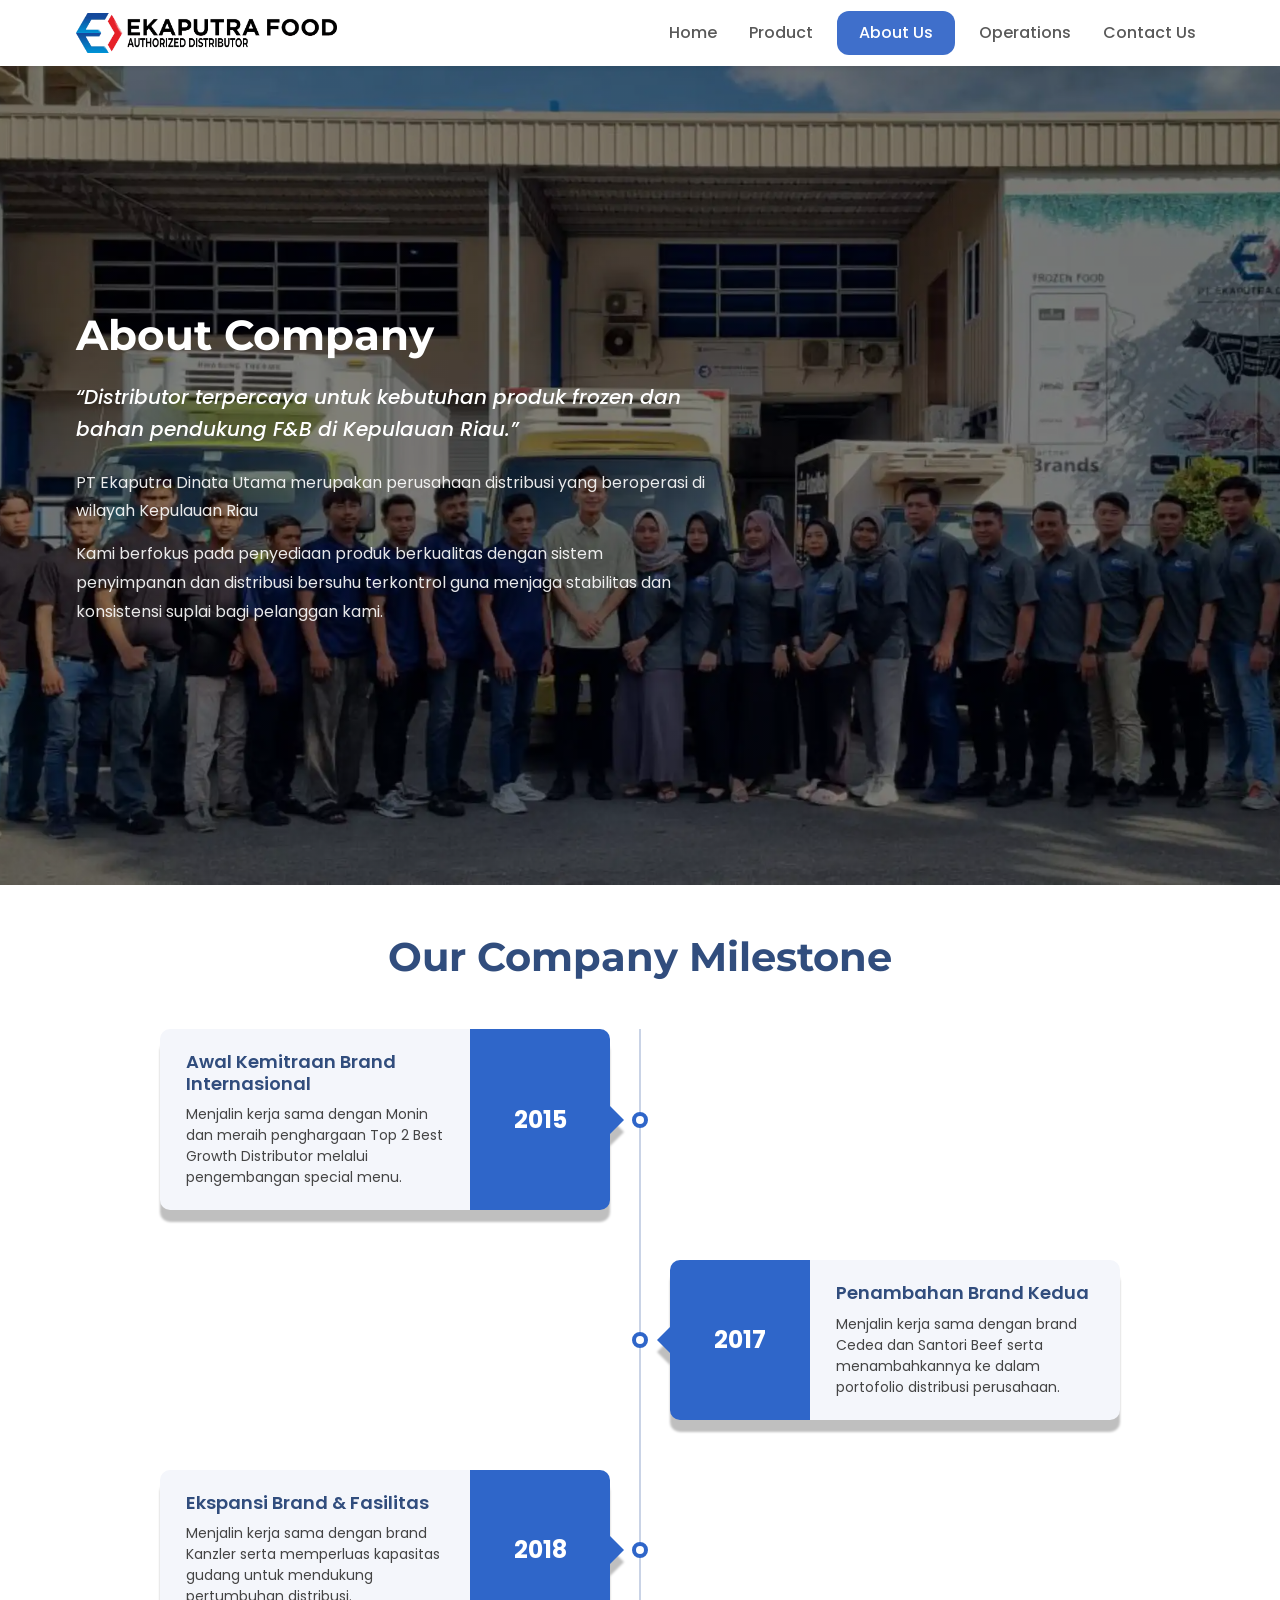
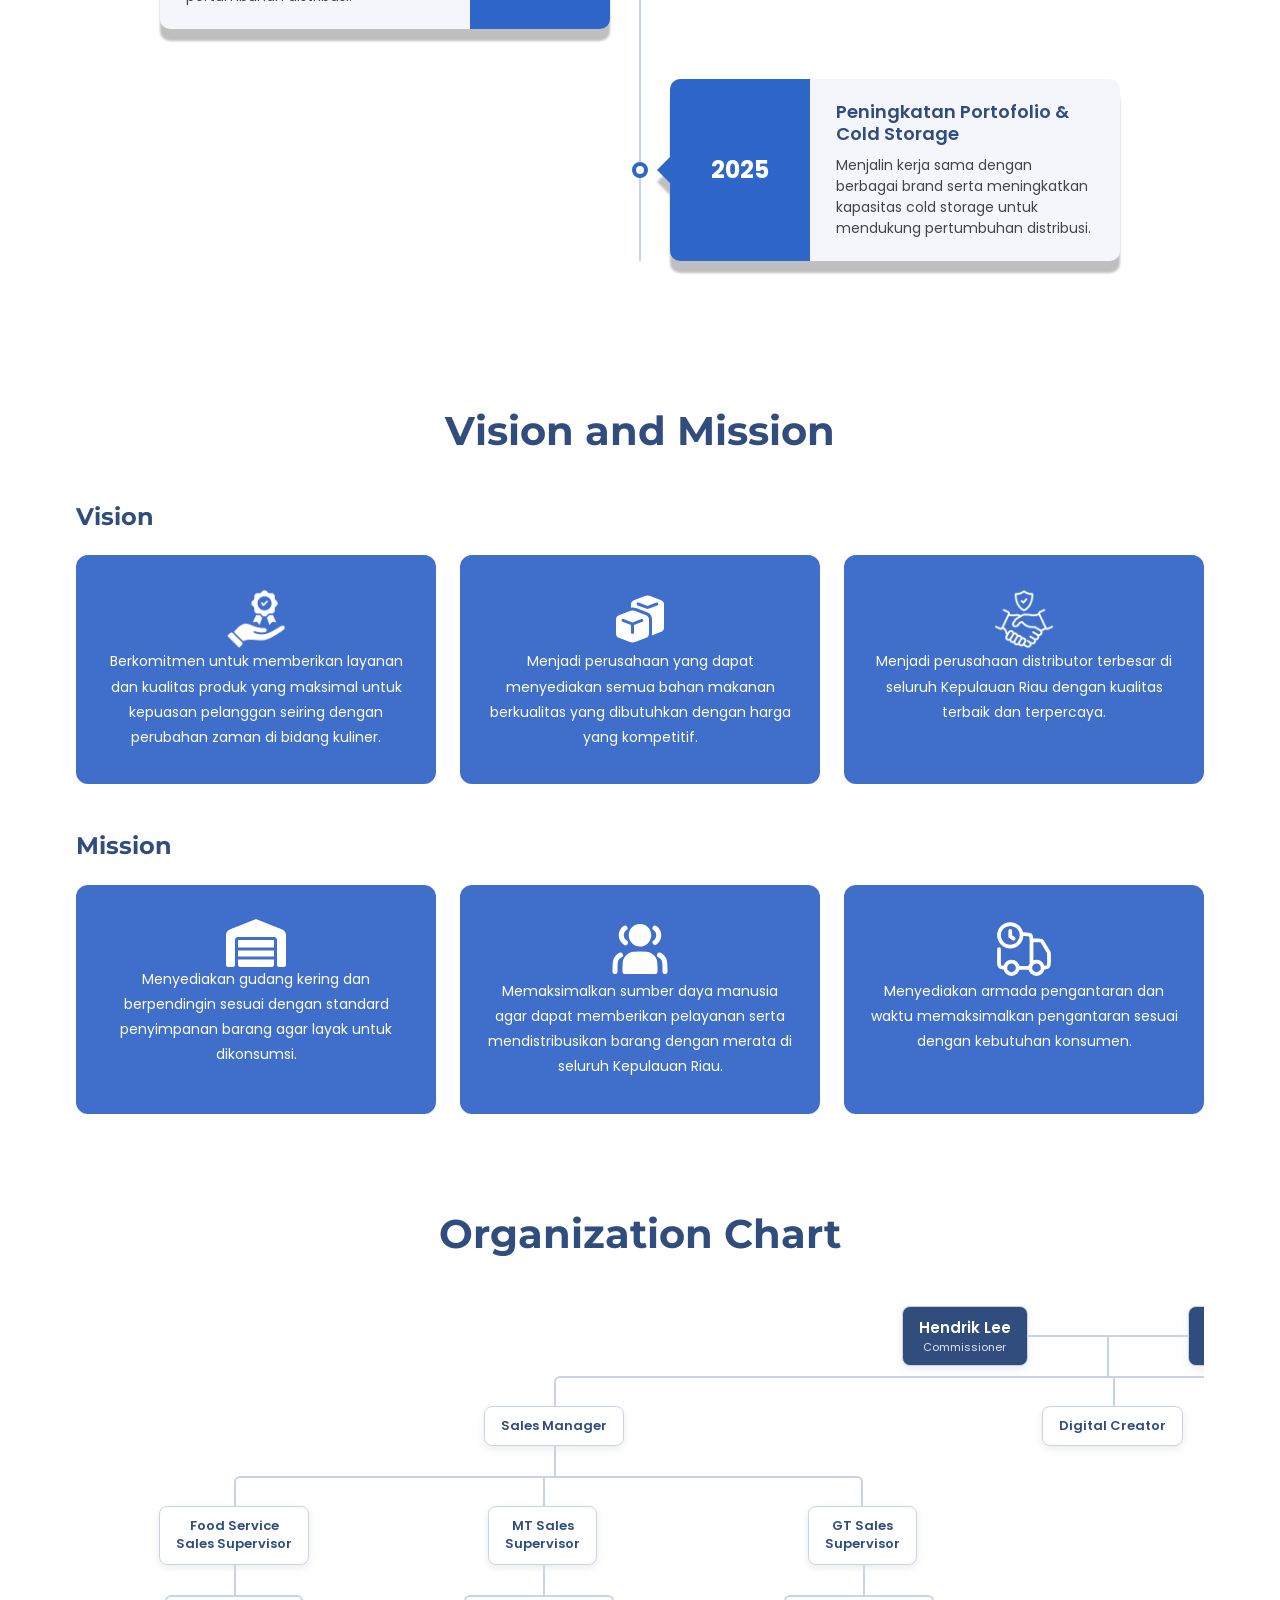
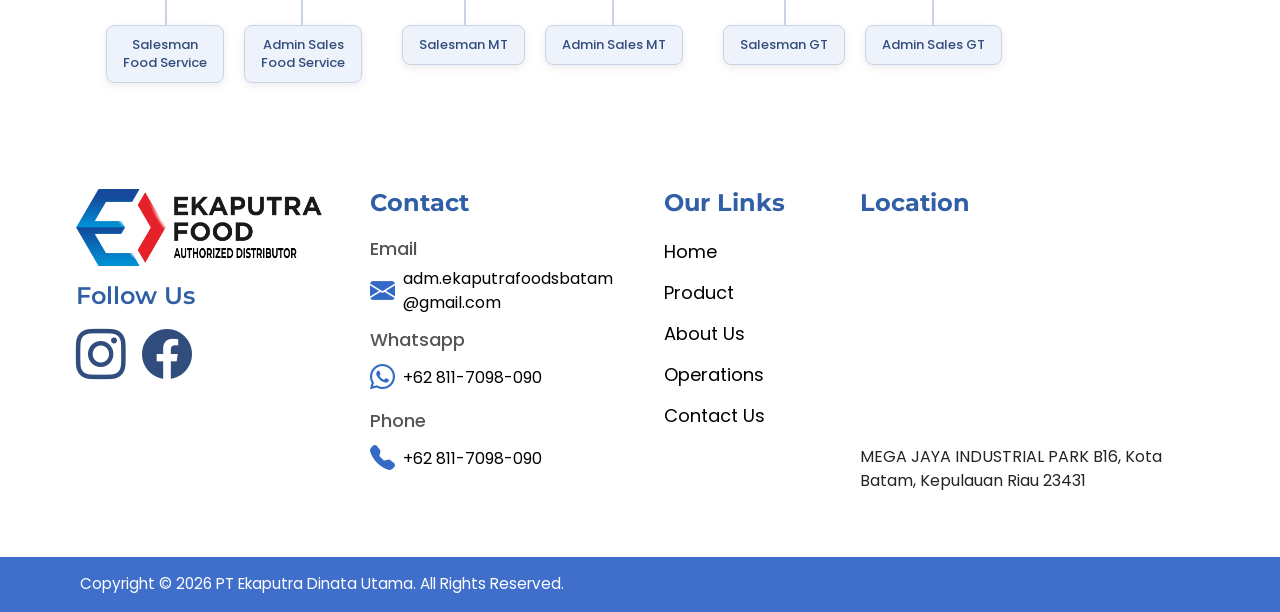
==== commit 27d8a0ab: "update image and fix some part" ====
--- a/about.html
+++ b/about.html
@@ -72,8 +72,7 @@
         </p>
         <p class="about-hero-text reveal">
           PT Ekaputra Dinata Utama merupakan perusahaan distribusi yang
-          beroperasi di wilayah Kepulauan Riau dan menjadi bagian dari
-          PTKI Group.
+          beroperasi di wilayah Kepulauan Riau
         </p>
         <p class="about-hero-text reveal">
           Kami berfokus pada penyediaan produk berkualitas dengan sistem
@@ -83,55 +82,6 @@
       </div>
     </div>
   </section>
-
-
-  <!-- PART OF PTKI GROUP -->
-  <section class="ptki-section py-5">
-    <div class="container">
-      <div class="slide-in-right">
-        <h2 class="section-title text-white text-lg-center mb-4 reveal">Part of PTKI Group</h2>
-
-        <p class="ptki-text reveal">
-          PT Ekaputra Dinata Utama merupakan bagian dari PT Kartinba Indah
-          Group, atau yang lebih dikenal sebagai PTKI Group. PTKI Group
-          adalah grup usaha yang didirikan oleh Bapak Hendrik Lee dan
-          berbasis di Kota Batam, Provinsi Kepulauan Riau, Indonesia. Dalam
-          menjalankan kegiatan usahanya, PTKI Group membawahi sejumlah
-          perusahaan yang beroperasi di berbagai sektor strategis, meliputi
-          pengembangan properti, retail modern, perdagangan dan distribusi,
-          logistik, industri kreatif, serta impor produk internasional.
-        </p>
-
-        <p class="ptki-text reveal">
-          Didorong oleh semangat inovasi dan sinergi antar unit bisnis,
-          PTKI Group terus berkembang sebagai grup korporasi yang adaptif
-          dan visioner, serta memberikan kontribusi nyata bagi pertumbuhan
-          ekonomi regional maupun nasional.
-        </p>
-      </div>
-      <div class="ptki-tree-wrapper reveal fade-in-bottom">
-        <ul class="org-tree ptki-tree">
-          <li>
-            <span class="org-box org-box-root">PT. KARTINBA INDAH<br>(PTKI GROUP)</span>
-            <ul>
-              <li><span class="org-box">Developer &amp;<br>Contractor</span></li>
-              <li><span class="org-box">Department Store<br>&amp; Supermarket</span></li>
-              <li>
-                <span class="org-box org-box-highlight">Trader &amp;<br>Distributor</span>
-                <ul>
-                  <li><span class="org-box org-box-leaf-highlight">PT Ekaputra<br>Dinata Utama</span></li>
-                </ul>
-              </li>
-              <li><span class="org-box">Production</span></li>
-              <li><span class="org-box">Logistic</span></li>
-              <li><span class="org-box">Importer</span></li>
-            </ul>
-          </li>
-        </ul>
-      </div>
-    </div>
-  </section>
-
 
   <!-- MILESTONE -->
   <section class="milestone-section py-5">
@@ -378,8 +328,8 @@
           <h4 class="fw-semibold">Follow Us</h4>
 
           <div class="social-icons d-flex gap-3 ">
-            <a href="#"><i class="bi bi-instagram"></i></a>
-            <a href="#"><i class="bi bi-facebook"></i></a>
+            <a href="https://www.instagram.com/ekaputradinatautama" target="_blank"><i class="bi bi-instagram"></i></a>
+            <a href="https://www.facebook.com/moninofficialbatam" target="_blank"><i class="bi bi-facebook"></i></a>
           </div>
         </div>
 
@@ -387,33 +337,30 @@
           <h4 class="footer-title">Contact</h4>
 
           <ul class="footer-list">
-            <div>
-              <li>
-                <h5>Email</h5>
-                <div class="d-flex align-items-center">
-                  <i class="bi bi-envelope-fill"></i>
-                  <p class="mb-0 ms-2">example@email.com</p>
-                </div>
-              </li>
-            </div>
-            <div>
-              <li>
-                <h5>Whatsapp</h5>
-                <div class="d-flex align-items-center">
-                  <i class="bi bi-whatsapp"></i>
-                  <p class="mb-0 ms-2">+62 8XX XXXX XXXX</p>
-                </div>
-              </li>
-            </div>
-            <div>
-              <li>
-                <h5>Phone</h5>
-                <div class="d-flex align-items-center">
-                  <i class="bi bi-telephone-fill"></i>
-                  <p class="mb-0 ms-2">+62 8XX XXXX XXXX</p>
-                </div>
-              </li>
-            </div>
+            <li>
+              <h5>Email</h5>
+              <a href="mailto:adm.ekaputrafoodsbatam@gmail.com" class="d-flex align-items-center footer-contact-link">
+                <i class="bi bi-envelope-fill"></i>
+                <p class="mb-0 ms-2">adm.ekaputrafoodsbatam@gmail.com</p>
+              </a>
+            </li>
+
+            <li>
+              <h5>Whatsapp</h5>
+              <a href="https://wa.me/6281170980908" target="_blank" rel="noopener"
+                class="d-flex align-items-center footer-contact-link">
+                <i class="bi bi-whatsapp"></i>
+                <p class="mb-0 ms-2">+62 811-7098-090</p>
+              </a>
+            </li>
+
+            <li>
+              <h5>Phone</h5>
+              <a href="tel:+6281170980908" class="d-flex align-items-center footer-contact-link">
+                <i class="bi bi-telephone-fill"></i>
+                <p class="mb-0 ms-2">+62 811-7098-090</p>
+              </a>
+            </li>
           </ul>
         </div>
 
--- a/style.css
+++ b/style.css
@@ -177,6 +177,20 @@
   height: 380px;
   border: 2px solid #bbb;
 }
+
+.why-image {
+  width: 100%;
+  border-radius: 8px;
+  overflow: hidden;
+}
+ 
+.why-image img {
+  width: 100%;
+  height: 100%;
+  object-fit: cover;
+  display: block;
+}
+ 
 
 .feature-card {
   background: #2f66c9;
@@ -1590,9 +1604,15 @@
 .storage-card-header {
   display: flex;
   align-items: center;
-  justify-content: space-between;
   color: #ffffff;
   margin-bottom: 20px;
+}
+.storage-card-header.left{
+  justify-content: start;
+}
+
+.storage-card-header.right {
+  justify-content: end;
 }
 
 .storage-number {
@@ -1600,13 +1620,6 @@
   font-weight: 700;
   font-family: 'Montserrat', sans-serif;
   line-height: 1;
-}
-
-.storage-label {
-  font-size: 24px;
-  font-weight: 600;
-  text-align: right;
-  line-height: 1.4;
 }
 
 .storage-photo {
@@ -1822,6 +1835,7 @@
   display: flex;
   flex-wrap: wrap;
   align-items: flex-start;
+  gap:20px;
 }
 
 .info-item {
@@ -1829,11 +1843,28 @@
   align-items: flex-start;
   gap: 10px;
   flex: 1 1 90px;
+  text-decoration: none;
+  color: inherit;
+  transition: opacity 0.2s ease;
+}
+.info-item:hover {
+  opacity: 0.8;
+}
+.info-item:first-child { 
+  flex: 1 1 220px; 
 }
 .info-item:last-child { 
-  flex: 1.6 1 250px; 
-}
-
+  flex: 1.6 1 400px; 
+}
+.info-item .info-value {
+  overflow-wrap: break-word;
+  word-break: break-word;
+}
+ 
+.info-item div {
+  min-width: 0;
+}
+ 
 .info-item i {
   font-size: 22px;
   margin-top: 2px;
@@ -1983,5 +2014,21 @@
     justify-content: center;
     text-align: center;
   }
-
-}
+  .storage-card-header.right {
+    justify-content: start;
+  }
+
+}
+.footer-contact-link p {
+  overflow-wrap: break-word;
+  word-break: break-word;
+  min-width: 0;
+}
+ 
+.footer-contact-link {
+  min-width: 0;
+}
+ 
+.footer-list li {
+  min-width: 0;
+}
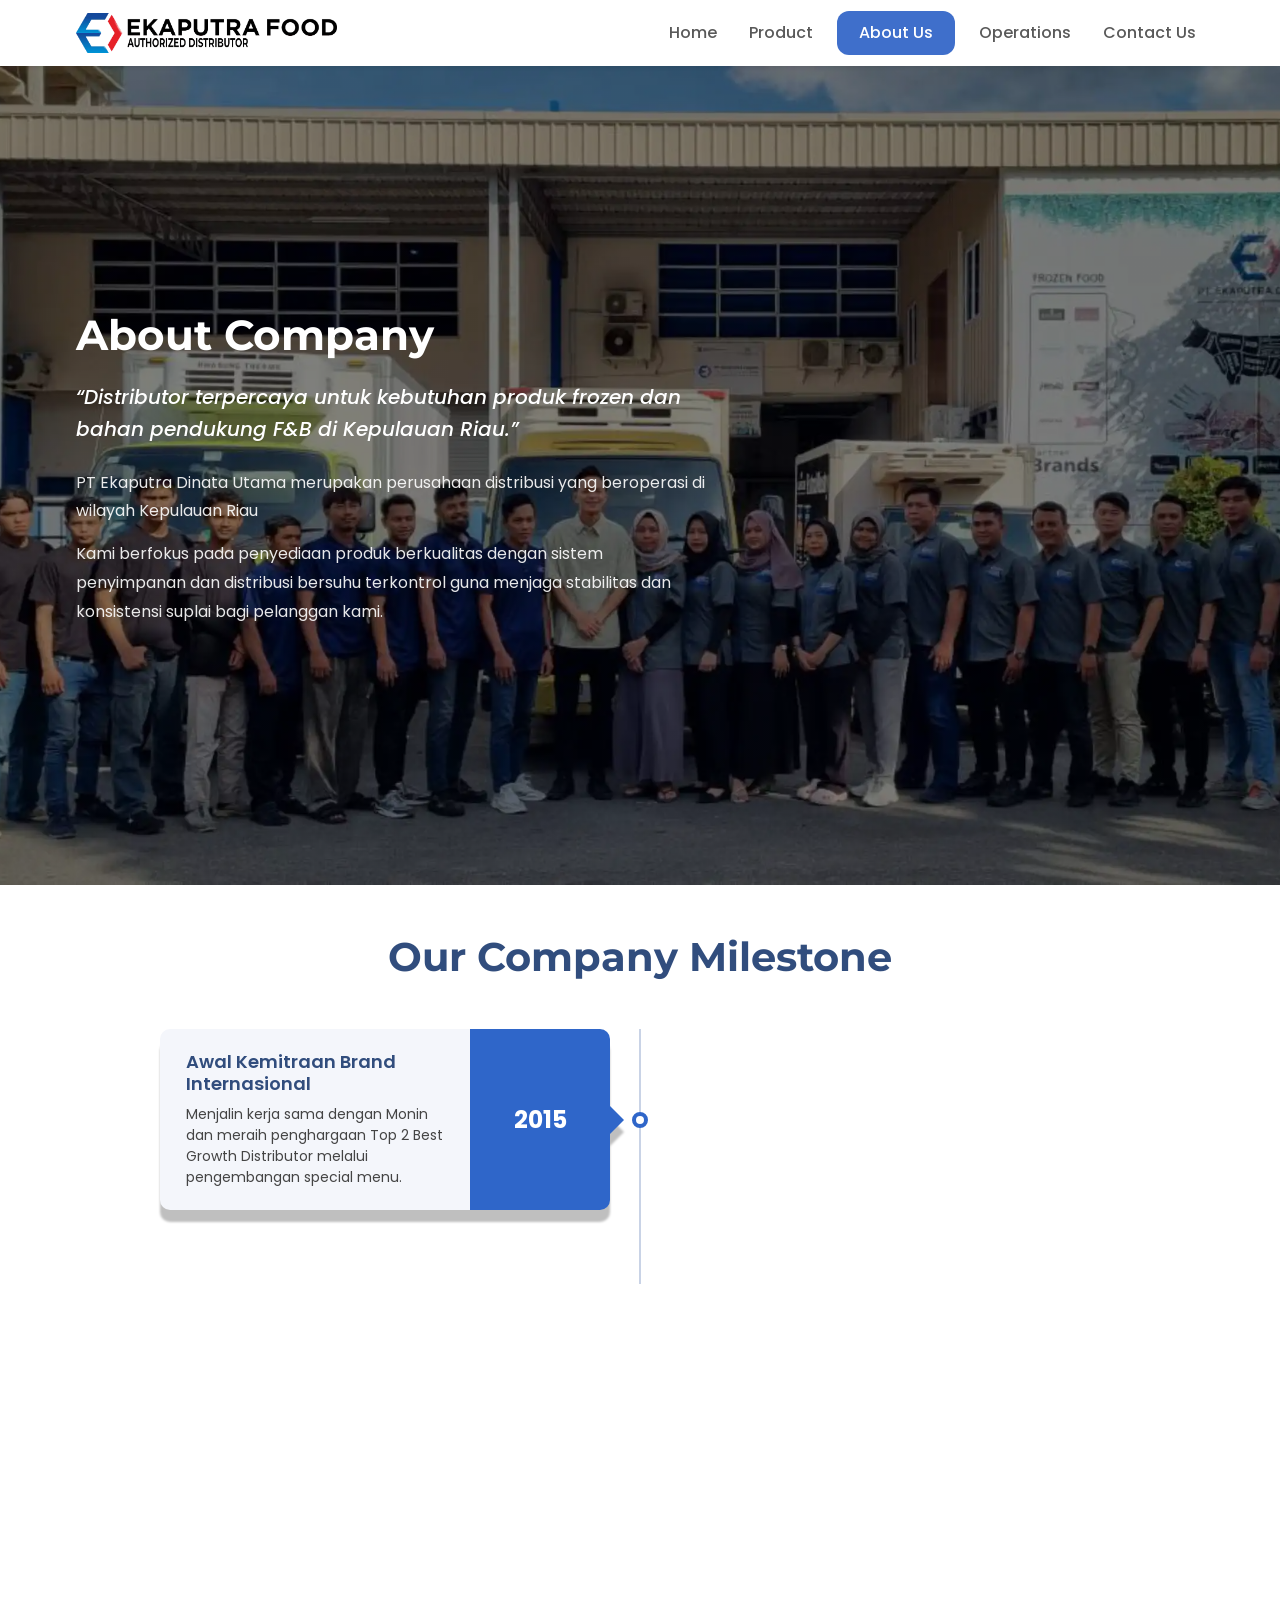
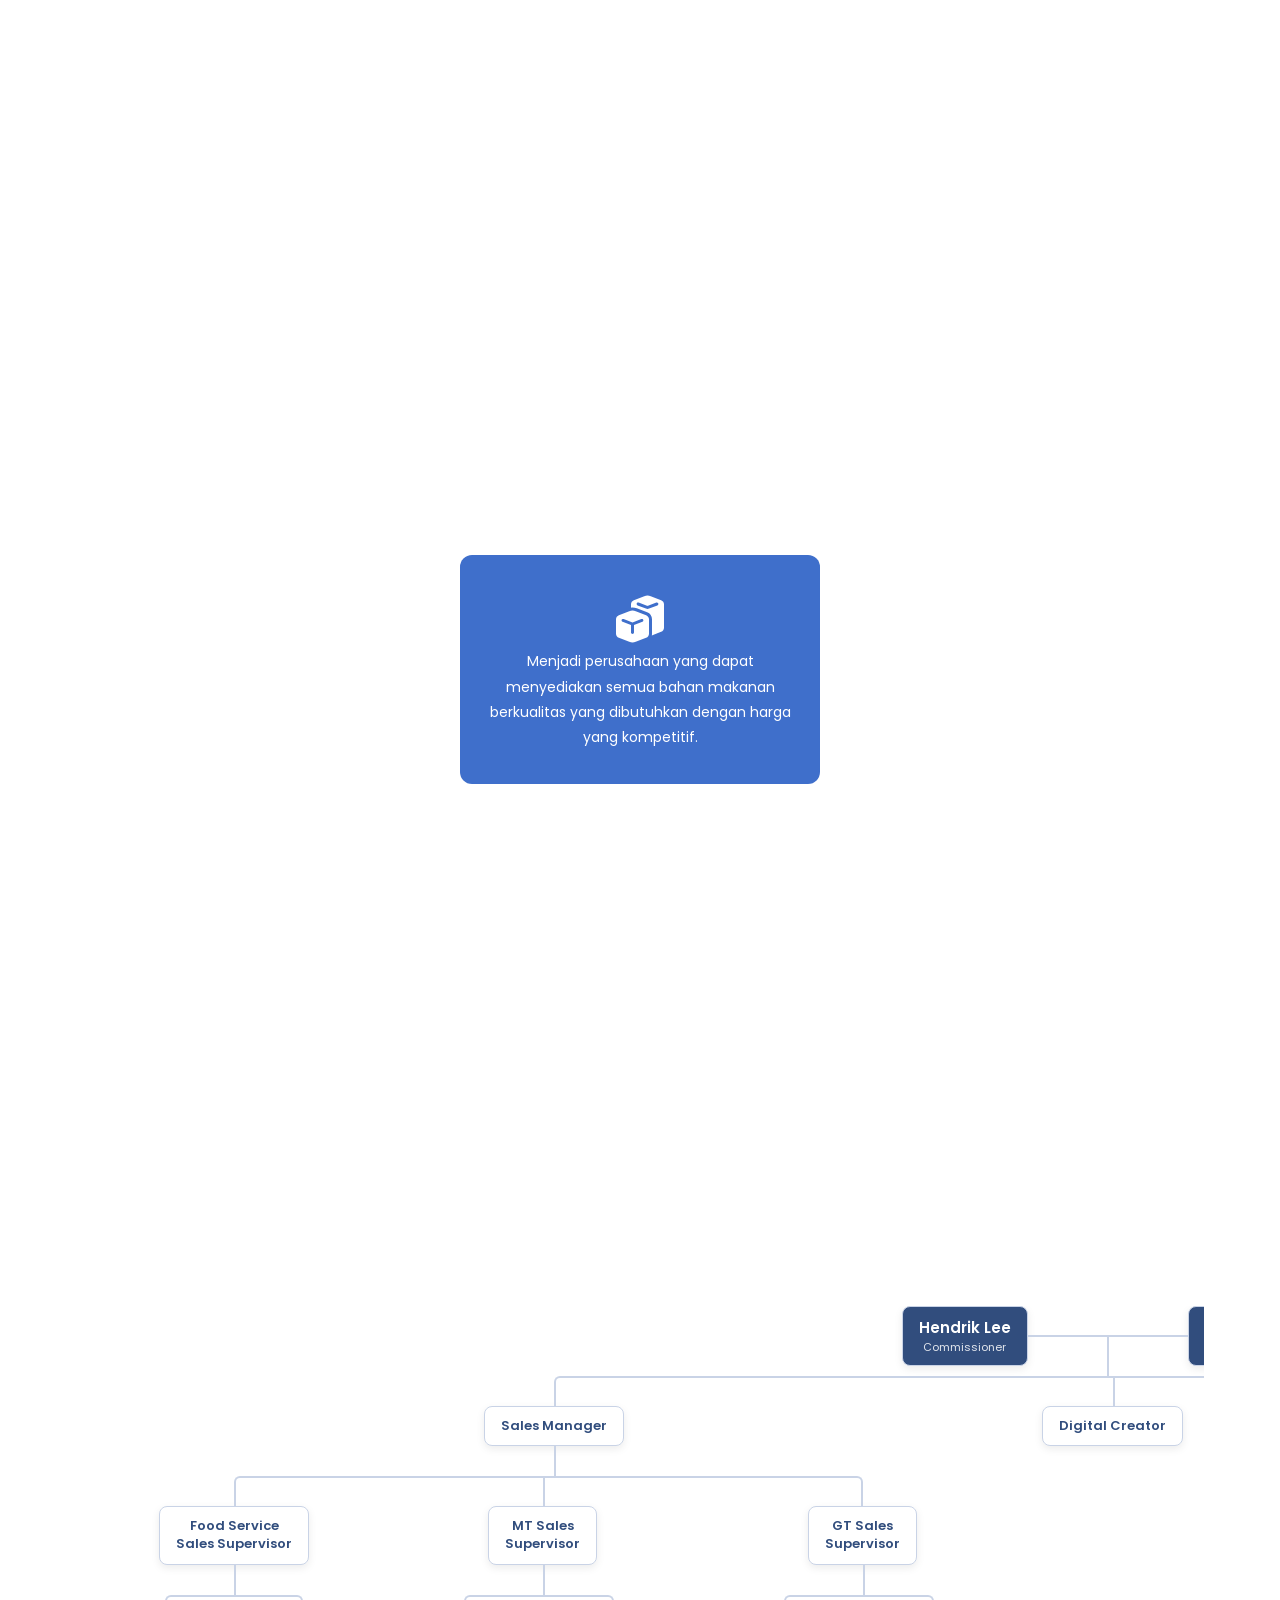
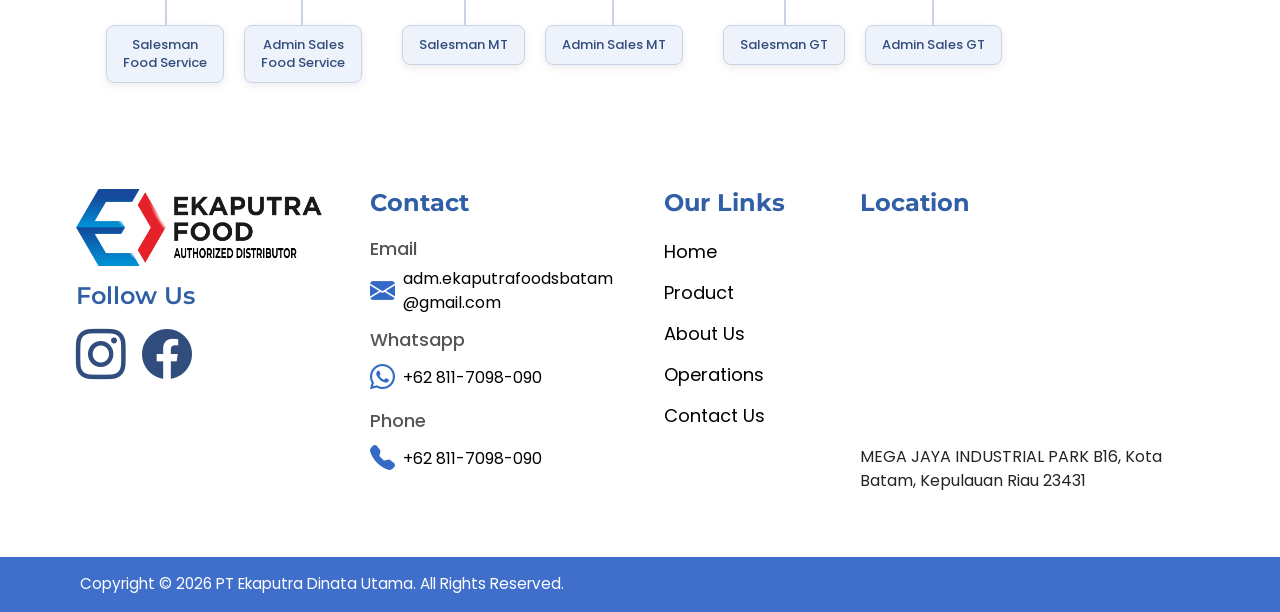
==== commit 9f98ac81: "update image and fix some part" ====
--- a/about.html
+++ b/about.html
@@ -82,6 +82,53 @@
       </div>
     </div>
   </section>
+  <!-- PART OF PTKI GROUP
+  <section class="ptki-section py-5">
+    <div class="container">
+      <div class="slide-in-right">
+        <h2 class="section-title text-white text-lg-center mb-4 reveal">Part of PTKI Group</h2>
+
+        <p class="ptki-text reveal">
+          PT Ekaputra Dinata Utama merupakan bagian dari PT Kartinba Indah
+          Group, atau yang lebih dikenal sebagai PTKI Group. PTKI Group
+          adalah grup usaha yang didirikan oleh Bapak Hendrik Lee dan
+          berbasis di Kota Batam, Provinsi Kepulauan Riau, Indonesia. Dalam
+          menjalankan kegiatan usahanya, PTKI Group membawahi sejumlah
+          perusahaan yang beroperasi di berbagai sektor strategis, meliputi
+          pengembangan properti, retail modern, perdagangan dan distribusi,
+          logistik, industri kreatif, serta impor produk internasional.
+        </p>
+
+        <p class="ptki-text reveal">
+          Didorong oleh semangat inovasi dan sinergi antar unit bisnis,
+          PTKI Group terus berkembang sebagai grup korporasi yang adaptif
+          dan visioner, serta memberikan kontribusi nyata bagi pertumbuhan
+          ekonomi regional maupun nasional.
+        </p>
+      </div>
+      <div class="ptki-tree-wrapper reveal fade-in-bottom">
+        <ul class="org-tree ptki-tree">
+          <li>
+            <span class="org-box org-box-root">PT. KARTINBA INDAH<br>(PTKI GROUP)</span>
+            <ul>
+              <li><span class="org-box">Developer &amp;<br>Contractor</span></li>
+              <li><span class="org-box">Department Store<br>&amp; Supermarket</span></li>
+              <li>
+                <span class="org-box org-box-highlight">Trader &amp;<br>Distributor</span>
+                <ul>
+                  <li><span class="org-box org-box-leaf-highlight">PT Ekaputra<br>Dinata Utama</span></li>
+                </ul>
+              </li>
+              <li><span class="org-box">Production</span></li>
+              <li><span class="org-box">Logistic</span></li>
+              <li><span class="org-box">Importer</span></li>
+            </ul>
+          </li>
+        </ul>
+      </div>
+    </div>
+  </section> -->
+
 
   <!-- MILESTONE -->
   <section class="milestone-section py-5">
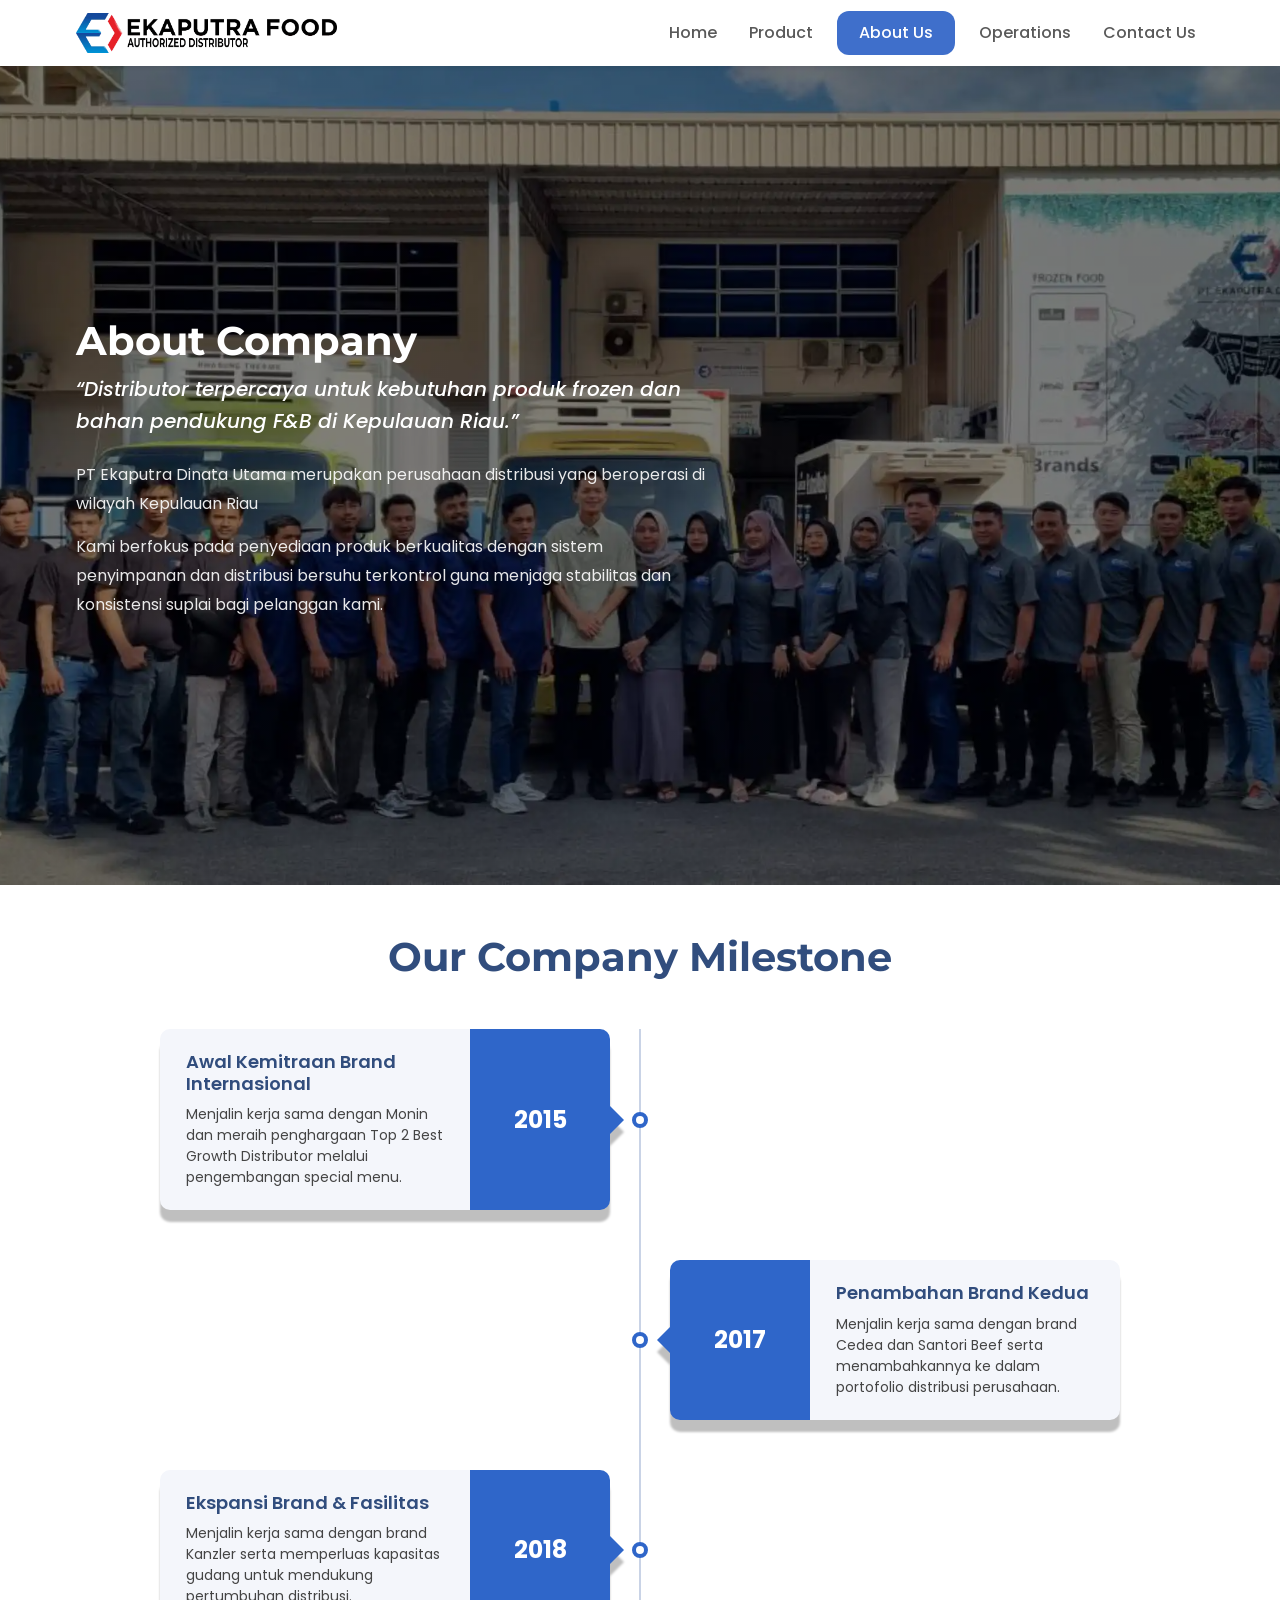
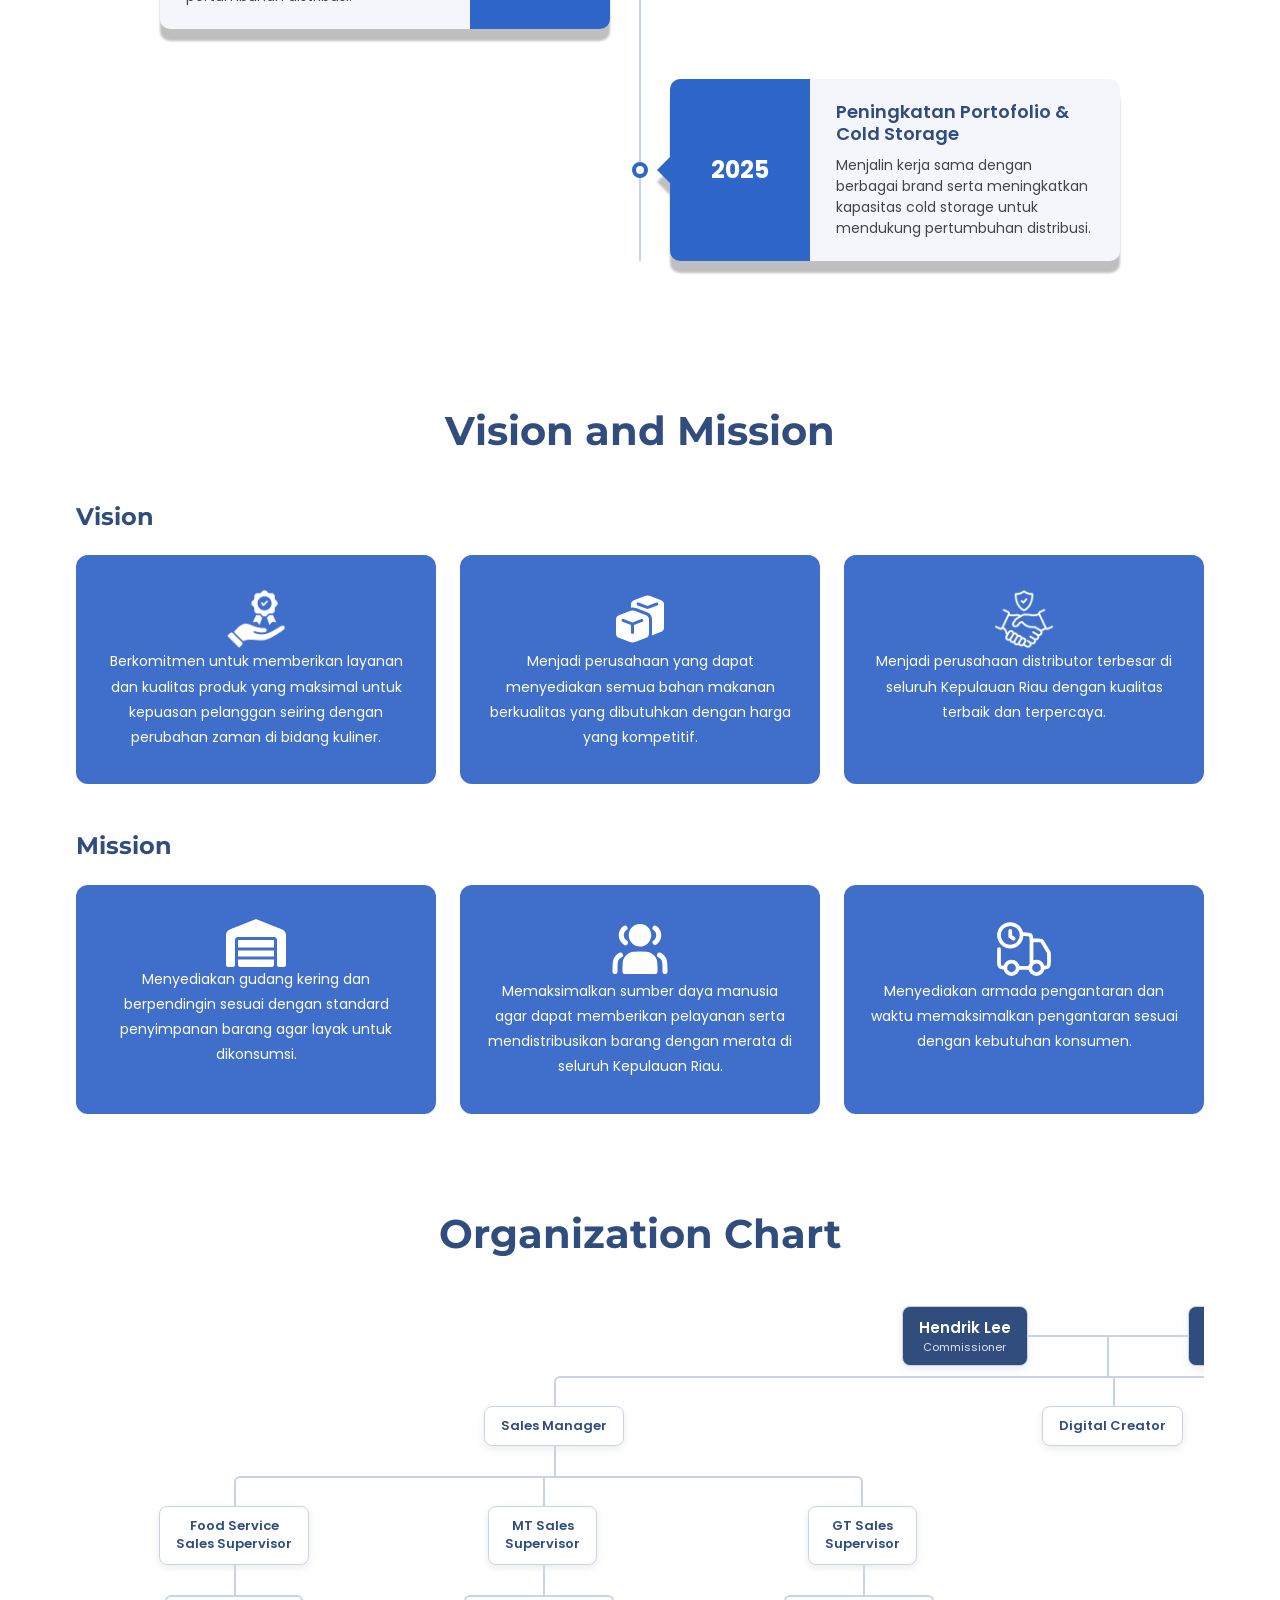
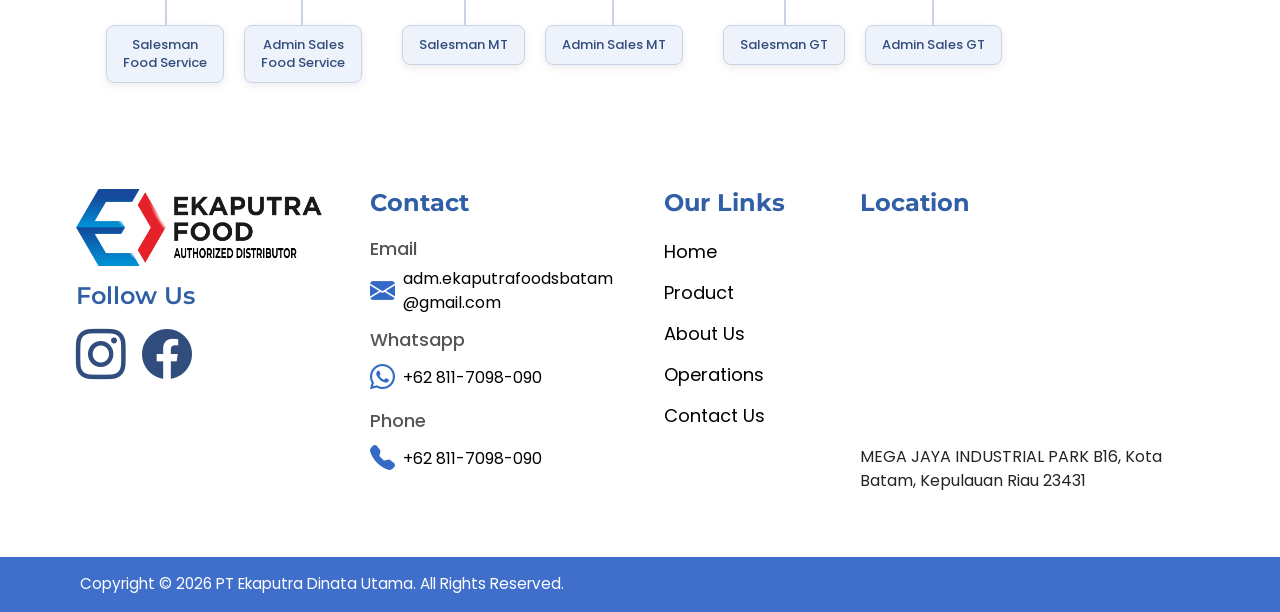
==== commit 2b452bfd: "update h1" ====
--- a/about.html
+++ b/about.html
@@ -65,7 +65,7 @@
   <section class="about-hero">
     <div class="about-hero-overlay">
       <div class="container fade-in-left">
-        <h1 class="reveal">About Company</h1>
+        <h2 class="reveal">About Company</h2>
         <p class="about-hero-quote reveal">
           &ldquo;Distributor terpercaya untuk kebutuhan produk frozen dan
           bahan pendukung F&amp;B di Kepulauan Riau.&rdquo;
--- a/style.css
+++ b/style.css
@@ -1682,7 +1682,6 @@
 .depo-photo {
   border-radius: 4px;
   overflow: hidden;
-  aspect-ratio: 16 / 9;
 }
 
 .depo-photo img {
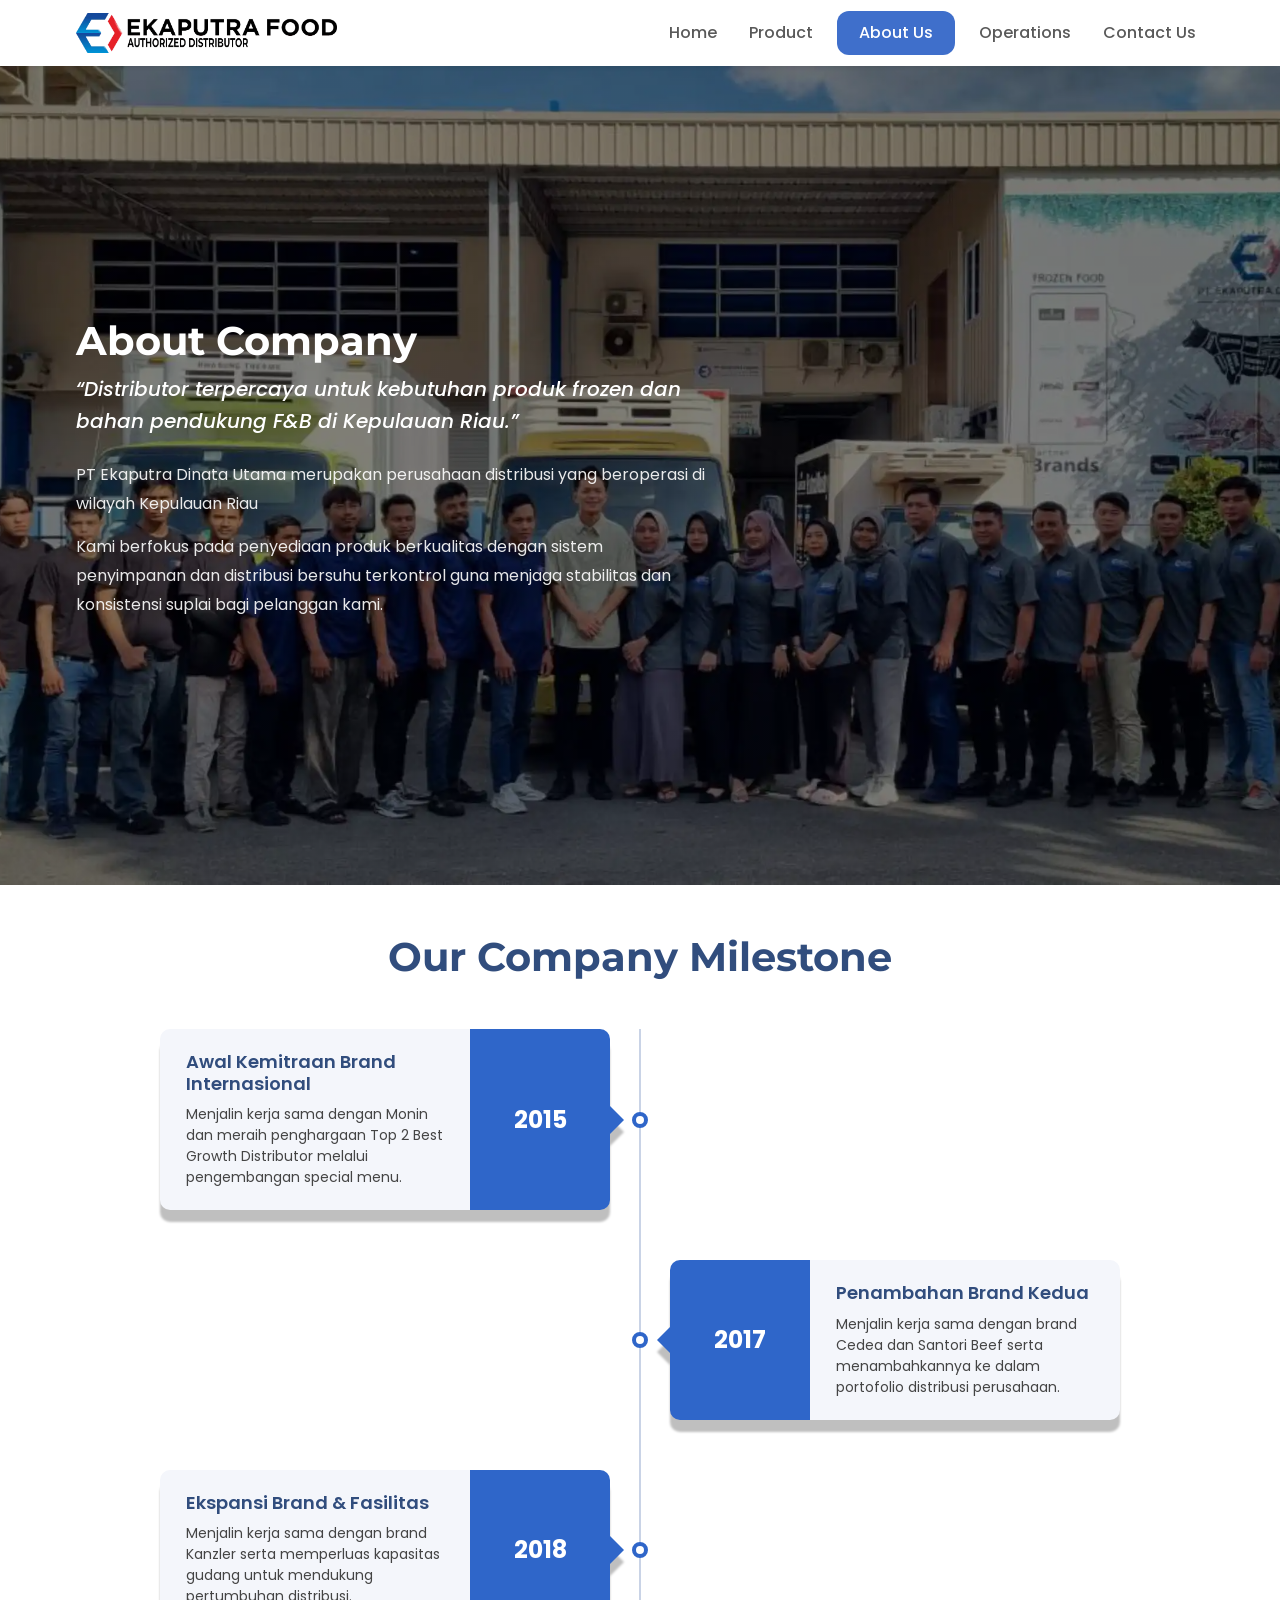
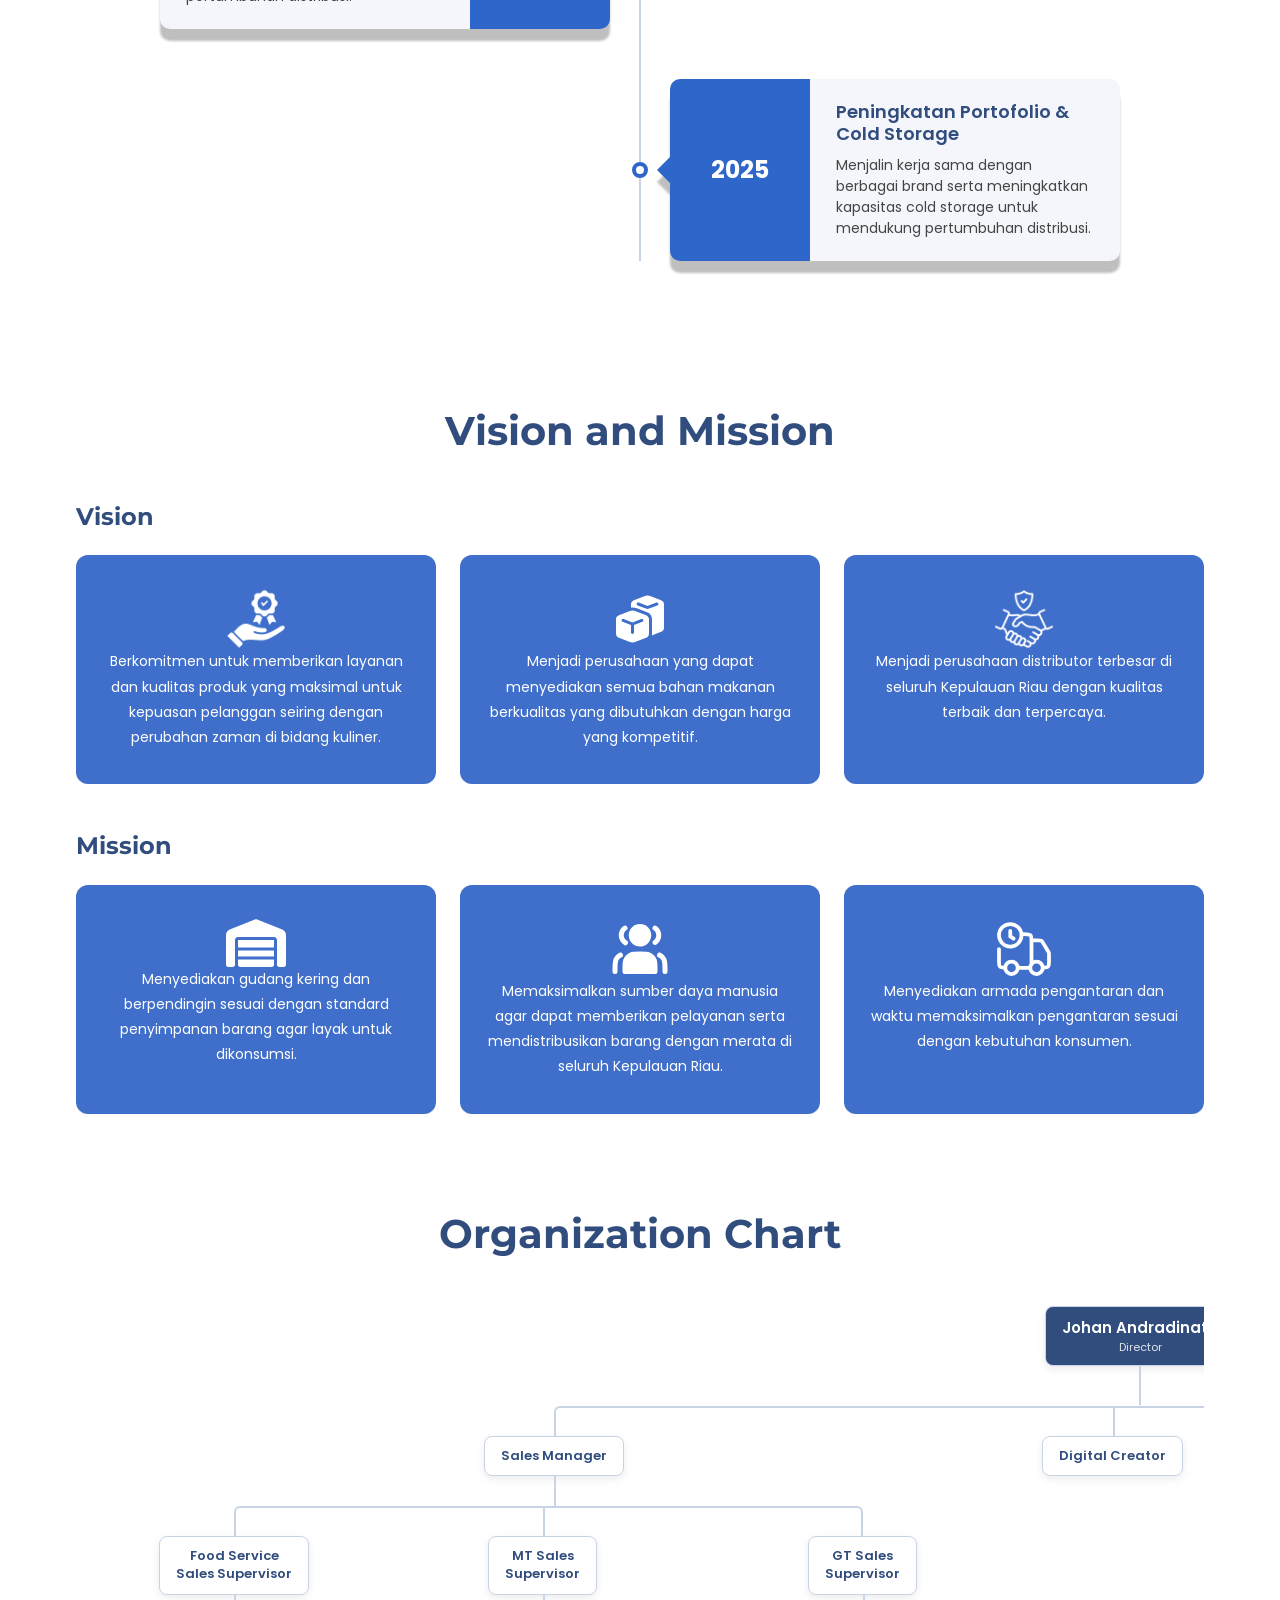
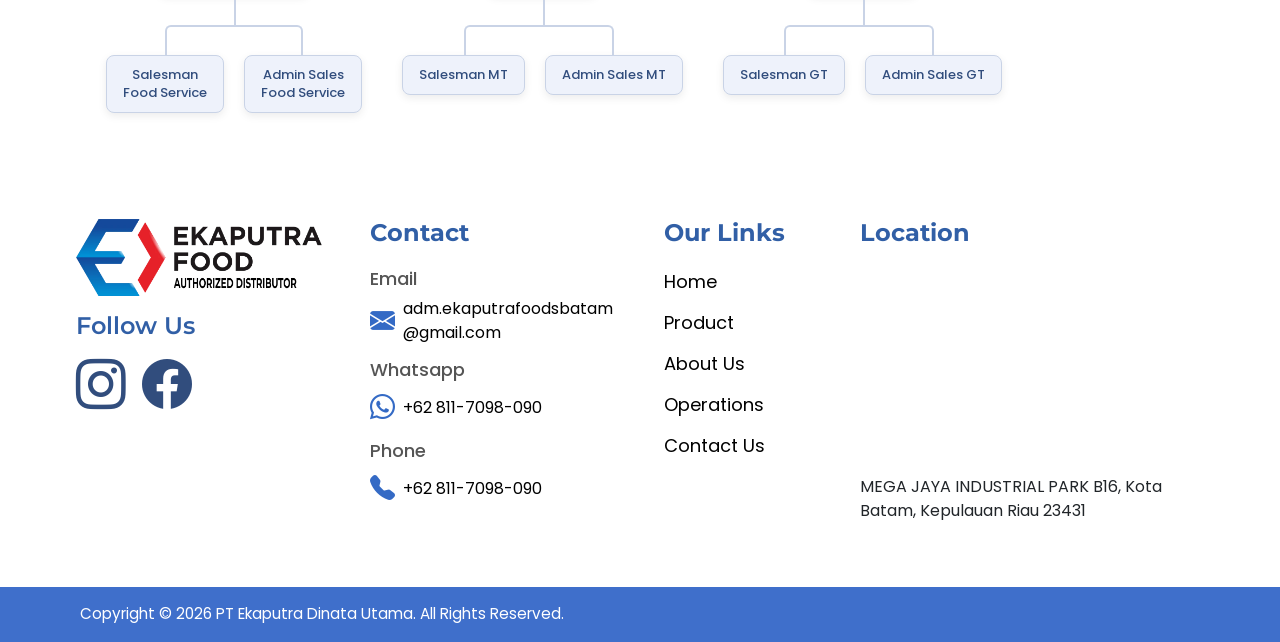
==== commit ef1d3522: "update the about org chart" ====
--- a/about.html
+++ b/about.html
@@ -293,8 +293,8 @@
         <div class="orgchart-inner">
 
           <div class="exec-top">
-            <span class="org-box org-box-exec">Hendrik Lee<br><small>Commissioner</small></span>
-            <span class="exec-connector"></span>
+            <!-- <span class="org-box org-box-exec">Hendrik Lee<br><small>Commissioner</small></span> -->
+            <!-- <span class="exec-connector"></span> -->
             <span class="org-box org-box-exec">Johan Andradinata<br><small>Director</small></span>
           </div>
 
--- a/style.css
+++ b/style.css
@@ -1049,7 +1049,7 @@
   align-items: stretch;
   justify-content: center;
   width: 100%;
-  margin: 0 auto 10px auto;
+  margin: 0 auto 40px auto;
 }
 
 .exec-connector {
@@ -1057,7 +1057,7 @@
   position: relative;
 }
 
-.exec-connector::before {
+/* .exec-connector::before {
   content: '';
   position: absolute;
   top: 50%;
@@ -1066,9 +1066,9 @@
   height: 2px;
   background: #c9d3e6;
   transform: translateY(-50%);
-}
-
-.exec-connector::after {
+} */
+
+/* .exec-connector::after {
   content: '';
   position: absolute;
   top: 50%;
@@ -1077,7 +1077,7 @@
   height: 40px;
   background: #c9d3e6;
   transform: translateX(-50%);
-}
+} */
  
 .org-box {
   display: inline-block;
@@ -1117,9 +1117,20 @@
    Solid navy box, matching the rest of the tree's root-style boxes. */
 
 .org-box-exec {
+  position: relative;
   background: #314D7D;
   color: #ffffff;
   font-size: 15px;
+}
+.org-box-exec::after {
+  content: '';
+  position: absolute;
+  top: 100%;
+  left: 50%;
+  width: 2px;
+  height: 40px;
+  background: #c9d3e6;
+  transform: translateX(-50%);
 }
 
 .org-box-exec small {
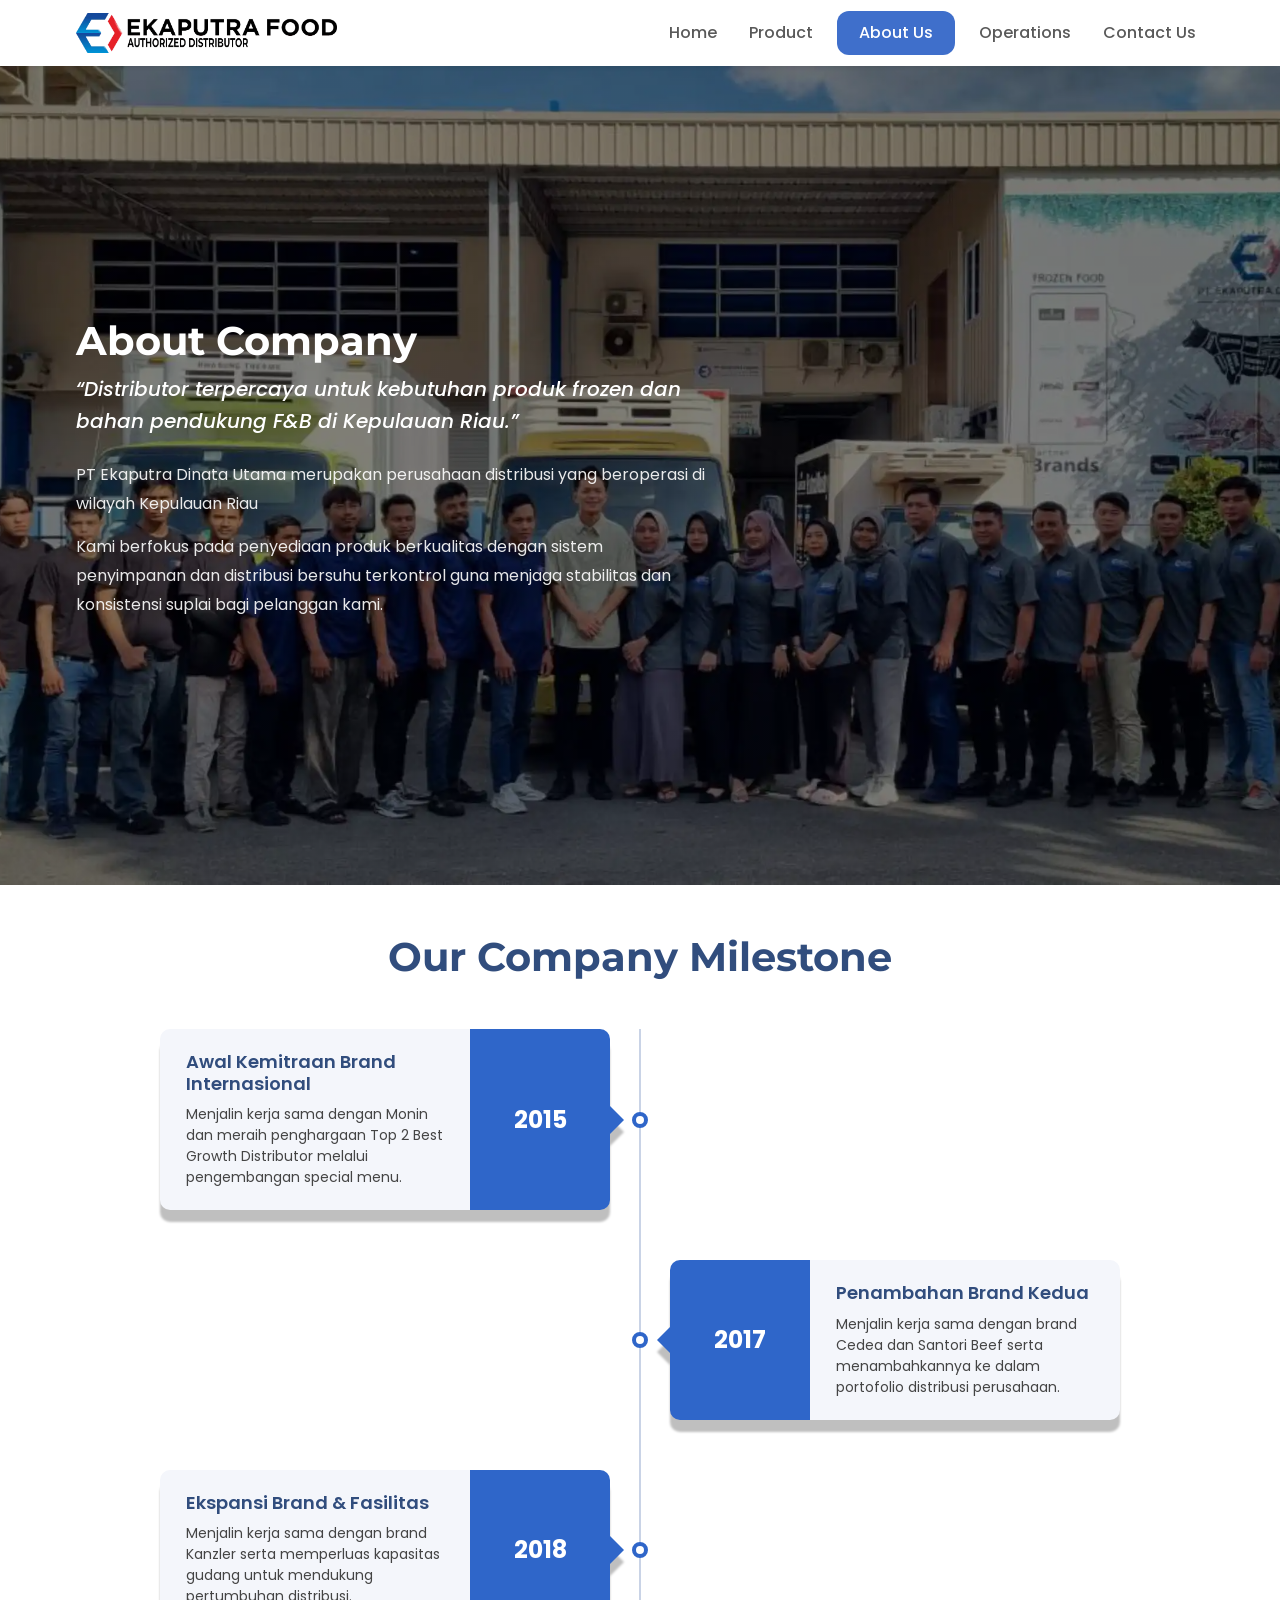
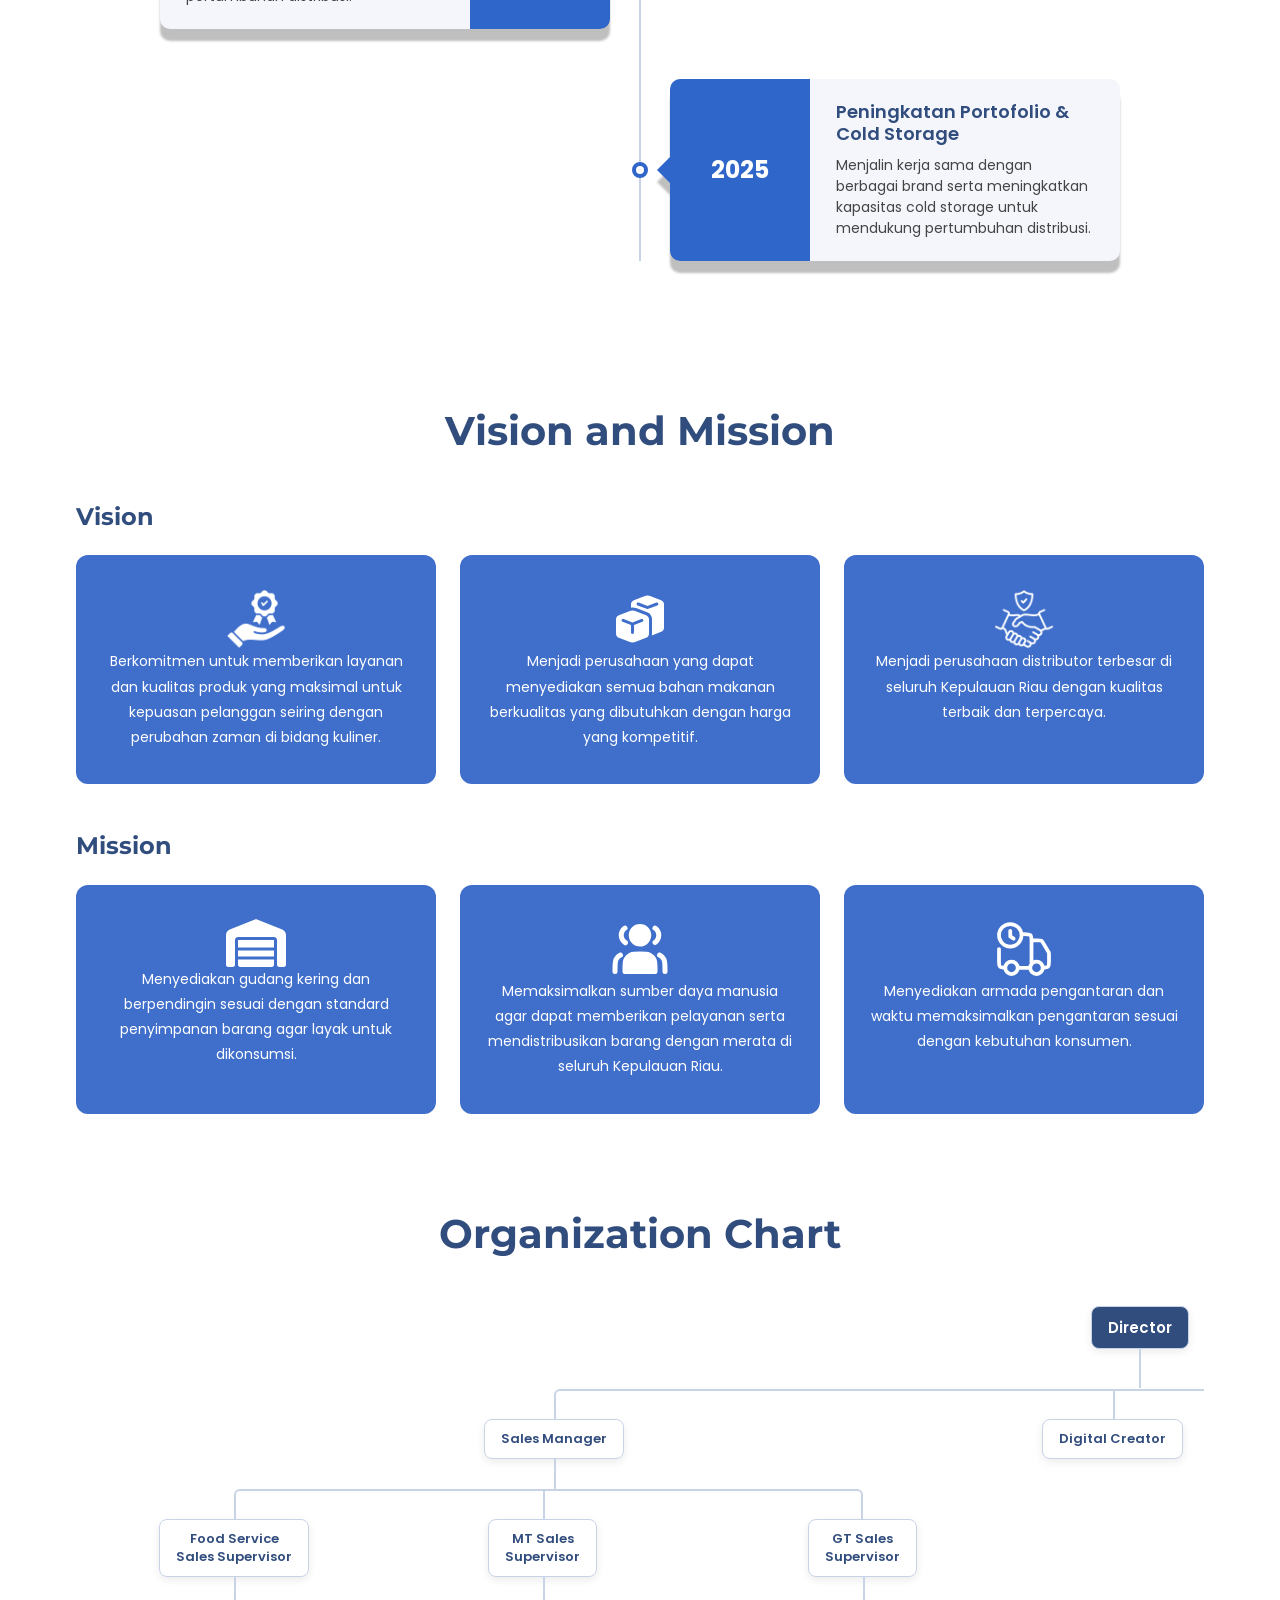
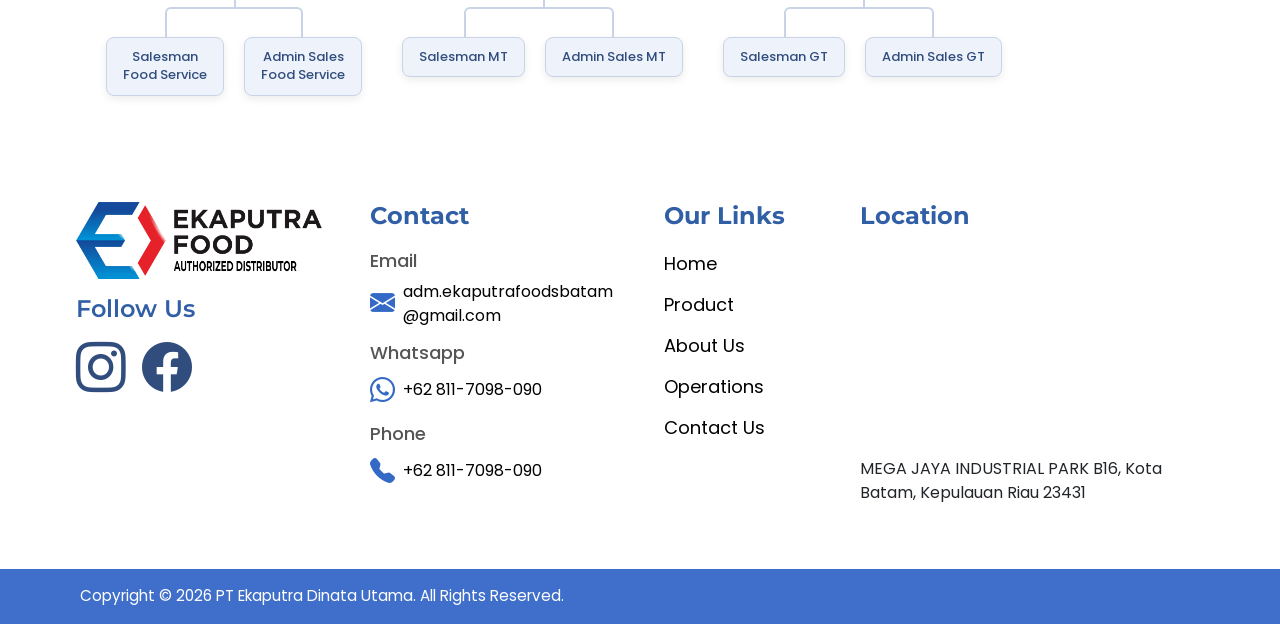
==== commit a3910368: "update org chart" ====
--- a/about.html
+++ b/about.html
@@ -295,7 +295,7 @@
           <div class="exec-top">
             <!-- <span class="org-box org-box-exec">Hendrik Lee<br><small>Commissioner</small></span> -->
             <!-- <span class="exec-connector"></span> -->
-            <span class="org-box org-box-exec">Johan Andradinata<br><small>Director</small></span>
+            <span class="org-box org-box-exec">Director</span>
           </div>
 
           <ul class="org-tree exec-tree">
--- a/style.css
+++ b/style.css
@@ -1508,6 +1508,7 @@
 
   .exec-top {
     width: 100%;
+    margin: 0 auto 30px auto
   }
 
   .exec-connector {
@@ -1542,6 +1543,9 @@
   .org-box-exec {
     max-width: 220px;
     text-align: center;
+  }
+  .org-box-exec::after{
+    height: 30px;
   }
 
 }
